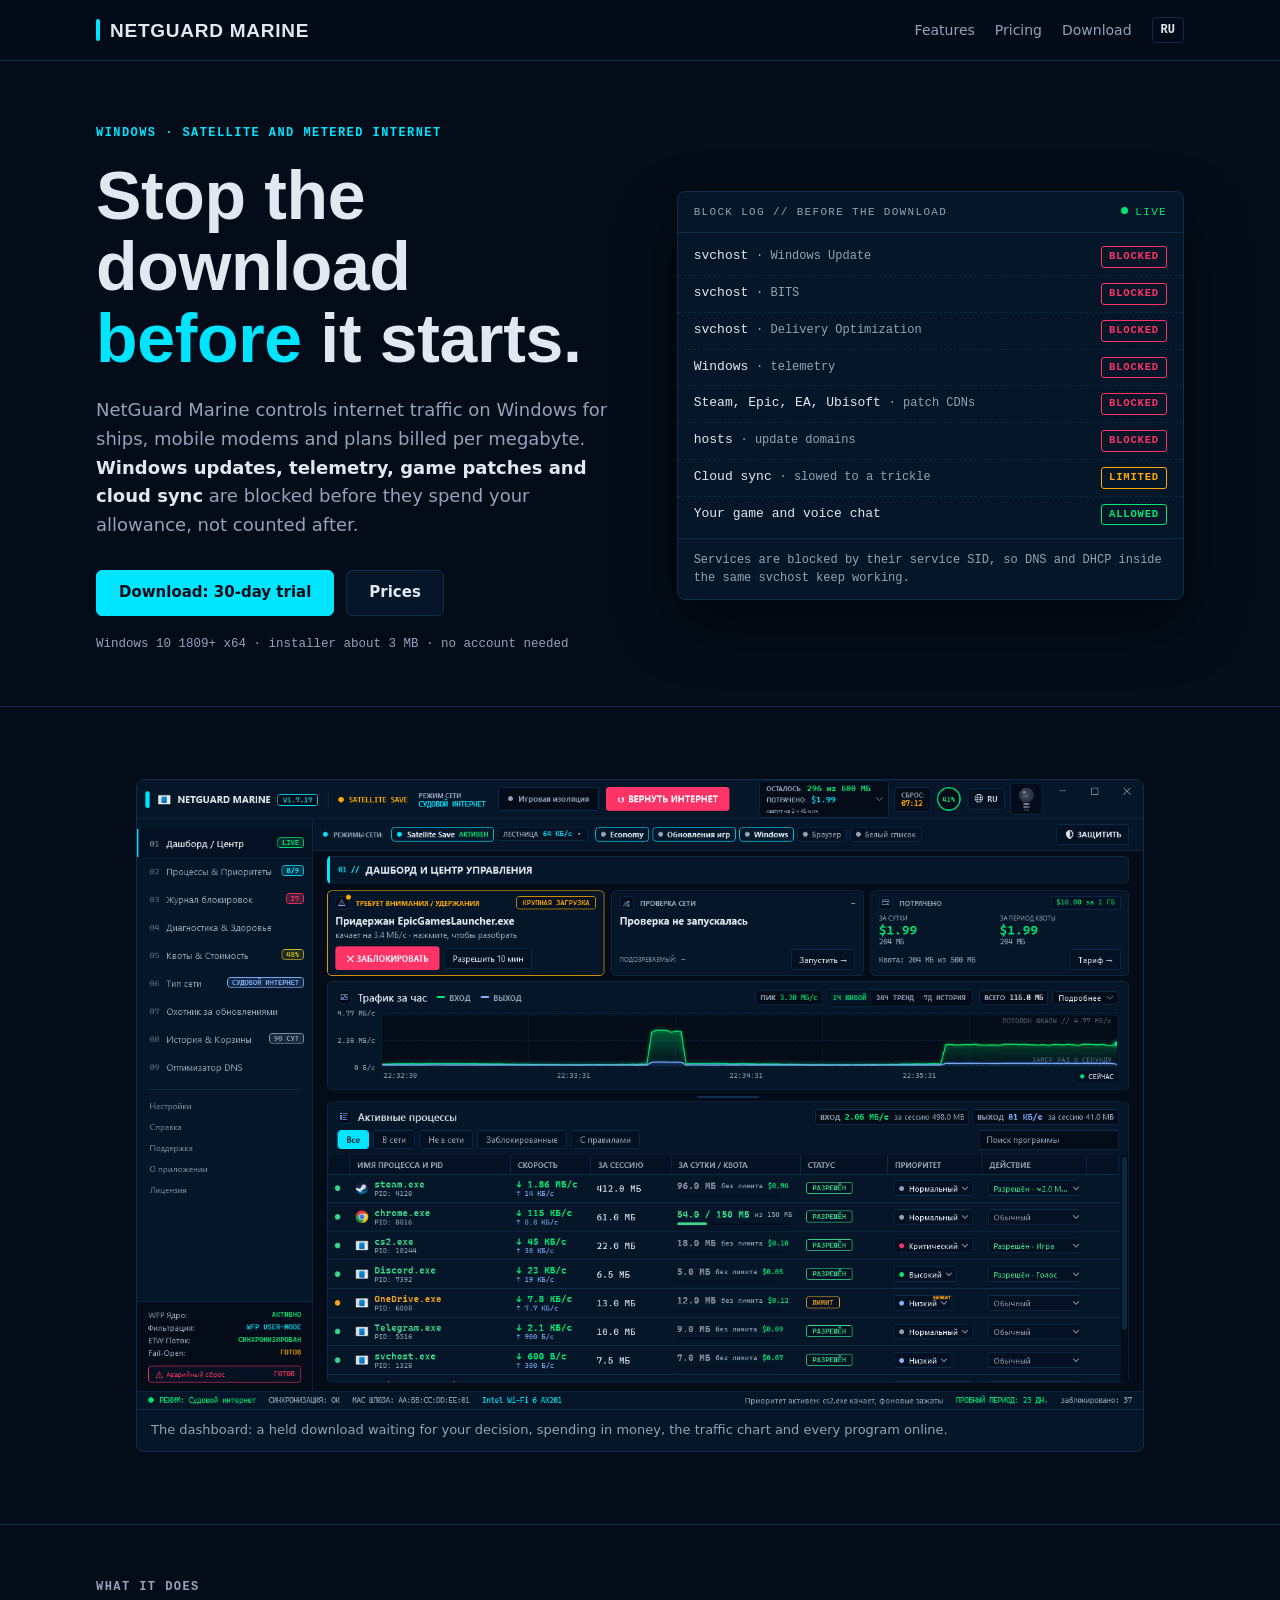
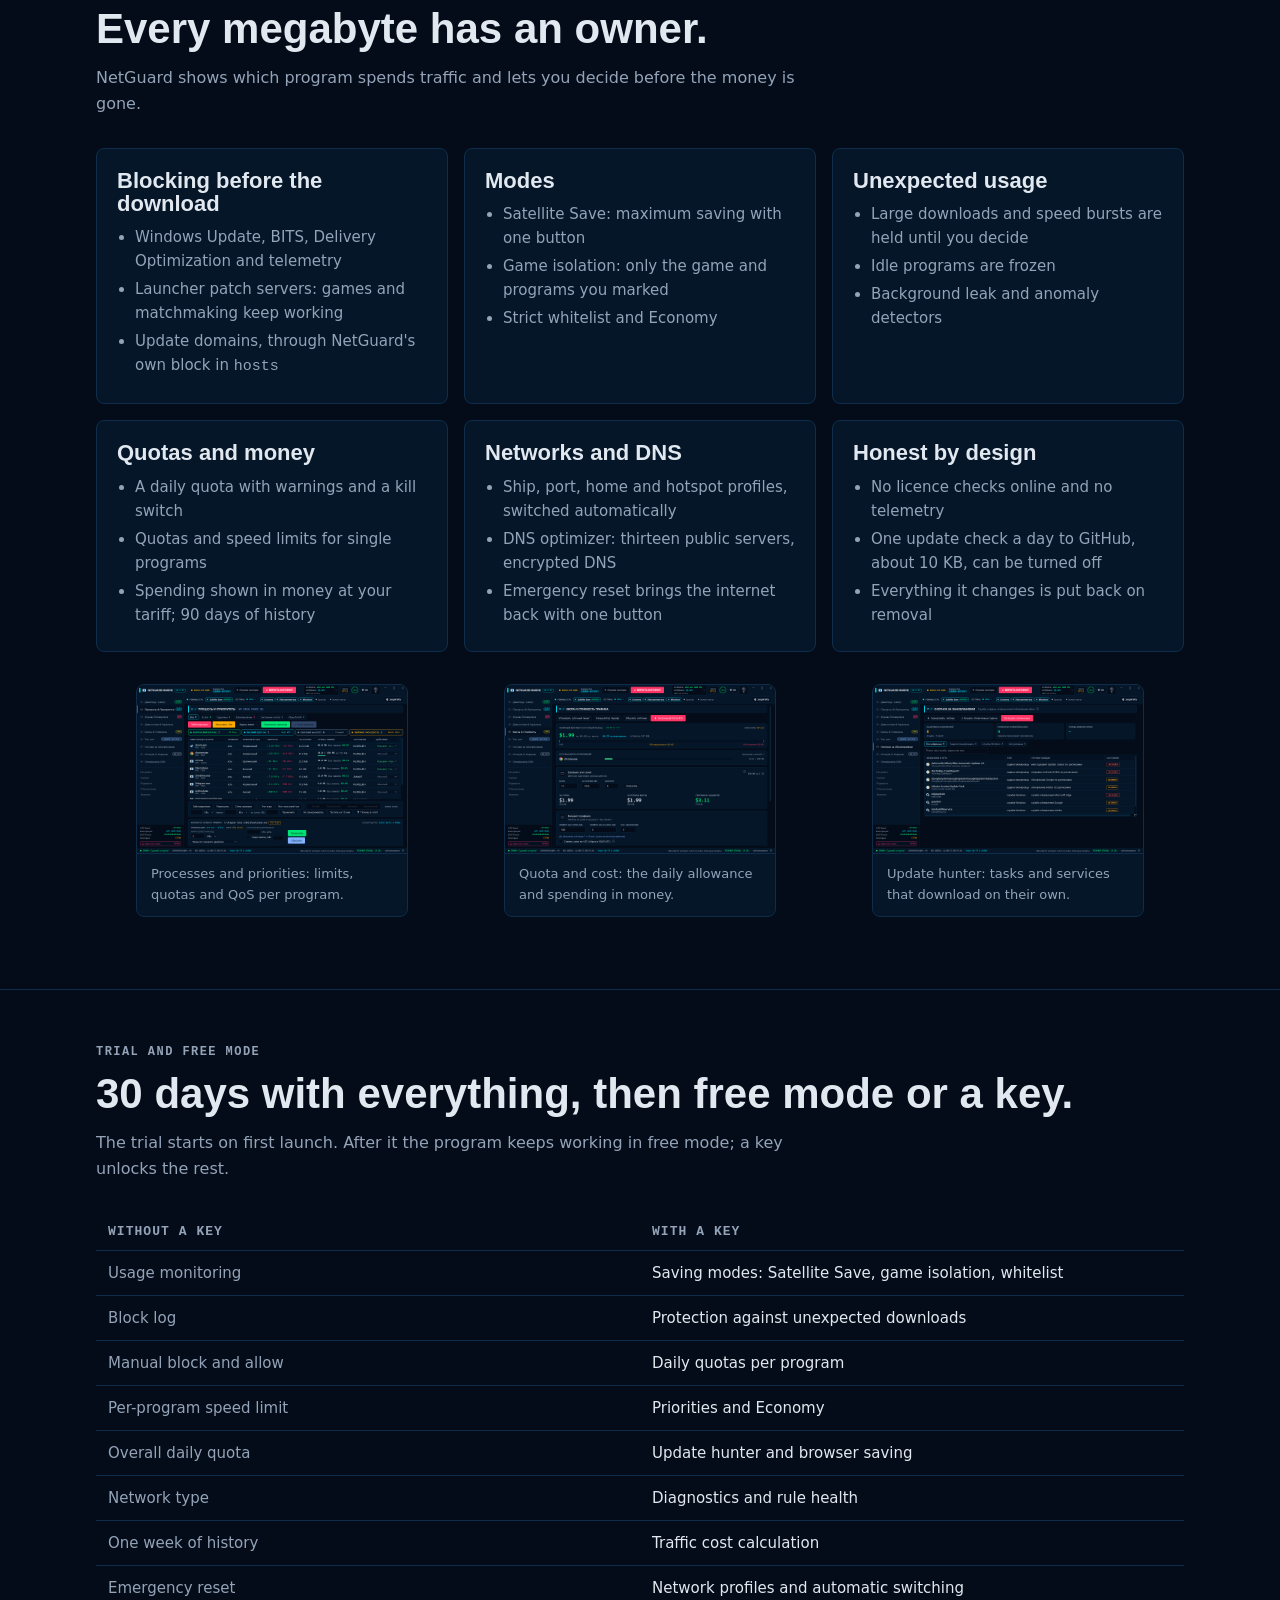
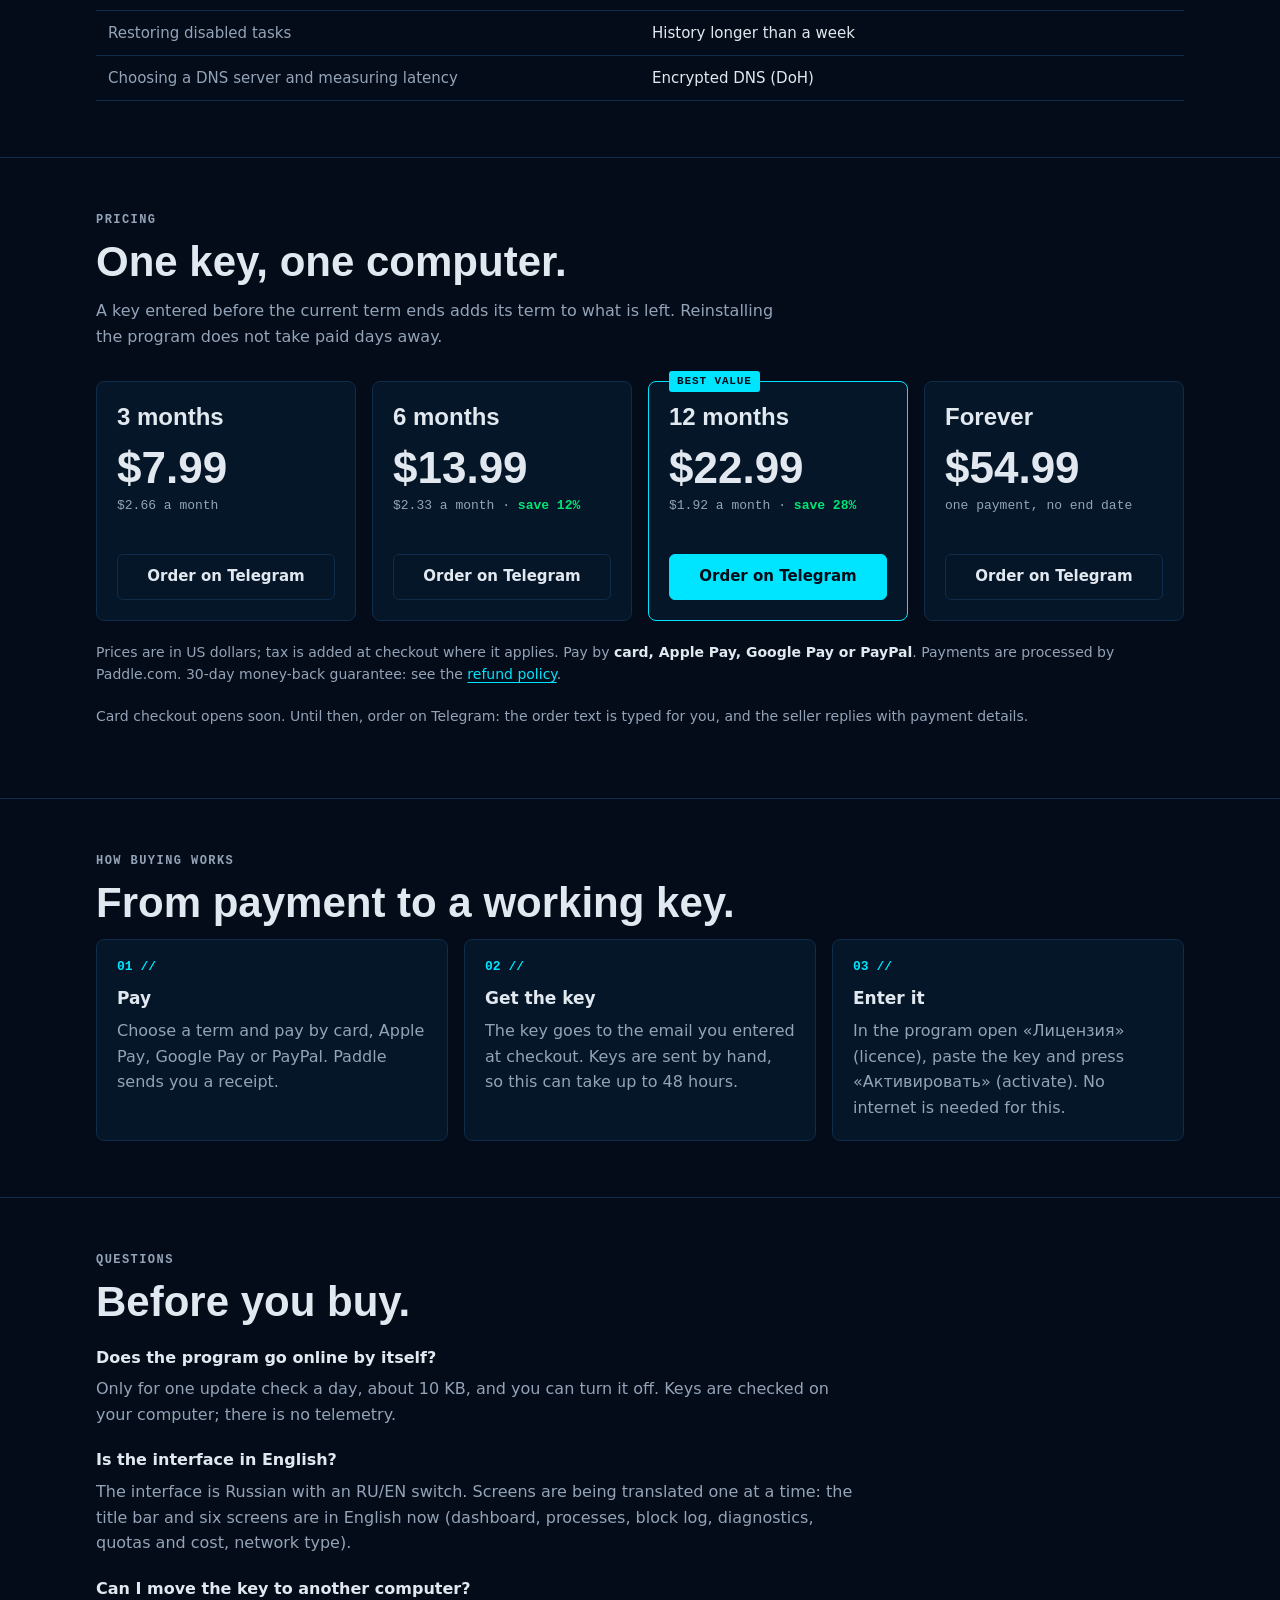
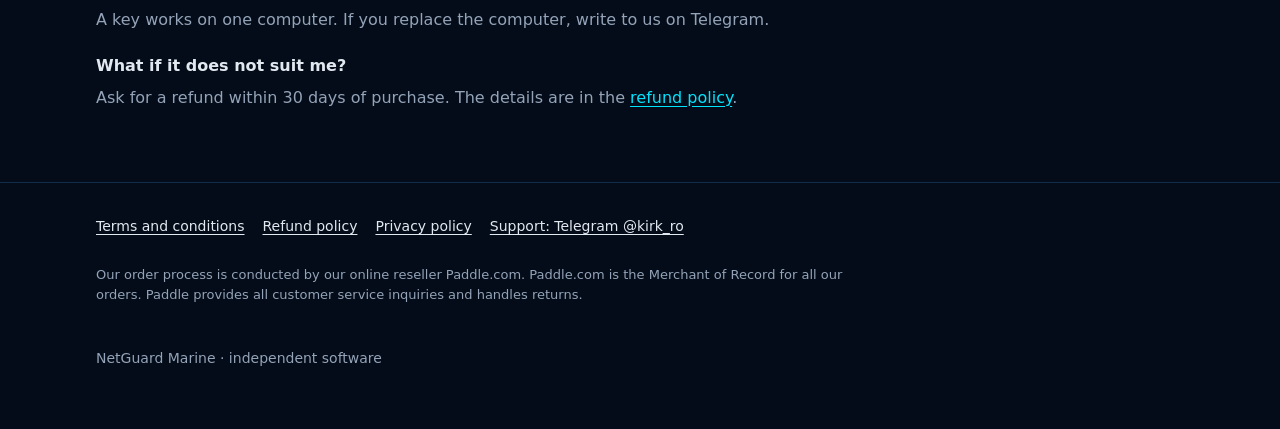
==== docs/index.html @ 56452a5d "Сайт: 1.7.17, что переведено на английский / Site: 1.7.17, what is in English Co-Authored-By: Claude" ====
<!doctype html>
<html lang="en">
<head>
<meta charset="utf-8">
<meta name="viewport" content="width=device-width, initial-scale=1">
<title>NetGuard Marine: traffic control for metered satellite links</title>
<meta name="description" content="NetGuard Marine controls internet traffic on Windows for ships, mobile modems and plans billed per megabyte. Background downloads are blocked before they start.">
<link rel="stylesheet" href="assets/site.css">
</head>
<body>

<header class="top">
  <div class="wrap">
    <a class="brand" href="./">NetGuard Marine</a>
    <nav class="nav" aria-label="Main">
      <a href="#features">Features</a>
      <a href="#pricing">Pricing</a>
      <a href="https://github.com/KirkRo/NetGuard-releases/releases/latest">Download</a>
      <a class="lang" href="ru/" hreflang="ru" lang="ru">RU</a>
    </nav>
  </div>
</header>

<main>
<div class="hero">
  <div class="wrap">
    <div>
      <p class="kicker">Windows · satellite and metered internet</p>
      <h1>Stop the download <em>before</em> it starts.</h1>
      <p class="lead">NetGuard Marine controls internet traffic on Windows for ships, mobile modems and plans
        billed per megabyte. <strong>Windows updates, telemetry, game patches and cloud sync</strong> are blocked
        before they spend your allowance, not counted after.</p>
      <div class="ctas">
        <a class="btn primary" href="https://github.com/KirkRo/NetGuard-releases/releases/latest">Download: 30-day trial</a>
        <a class="btn" href="#pricing">Prices</a>
      </div>
      <p class="fine">Windows 10 1809+ x64 · installer about 3 MB · no account needed</p>
    </div>

    <div class="ledger" aria-label="What NetGuard blocks before the download">
      <div class="ledger-head"><span>Block log // before the download</span><span class="live">live</span></div>
      <ol>
        <li><span class="who">svchost <small>· Windows Update</small></span><span class="tag block">BLOCKED</span></li>
        <li><span class="who">svchost <small>· BITS</small></span><span class="tag block">BLOCKED</span></li>
        <li><span class="who">svchost <small>· Delivery Optimization</small></span><span class="tag block">BLOCKED</span></li>
        <li><span class="who">Windows <small>· telemetry</small></span><span class="tag block">BLOCKED</span></li>
        <li><span class="who">Steam, Epic, EA, Ubisoft <small>· patch CDNs</small></span><span class="tag block">BLOCKED</span></li>
        <li><span class="who">hosts <small>· update domains</small></span><span class="tag block">BLOCKED</span></li>
        <li><span class="who">Cloud sync <small>· slowed to a trickle</small></span><span class="tag slow">LIMITED</span></li>
        <li><span class="who">Your game and voice chat</span><span class="tag ok">ALLOWED</span></li>
      </ol>
      <div class="ledger-foot">Services are blocked by their service SID, so DNS and DHCP inside the same svchost keep working.</div>
    </div>
  </div>
</div>

<section>
  <div class="wrap">
    <figure class="shot">
      <img src="img/01-dashboard.png" width="1440" height="900" alt="NetGuard Marine dashboard: held download, spending in money, traffic chart and active processes">
      <figcaption>The dashboard: a held download waiting for your decision, spending in money, the traffic chart and every program online.</figcaption>
    </figure>
  </div>
</section>

<section id="features">
  <div class="wrap">
    <p class="eyebrow">What it does</p>
    <h2>Every megabyte has an owner.</h2>
    <p class="sub">NetGuard shows which program spends traffic and lets you decide before the money is gone.</p>
    <div class="grid">
      <div class="card">
        <h3>Blocking before the download</h3>
        <ul>
          <li>Windows Update, BITS, Delivery Optimization and telemetry</li>
          <li>Launcher patch servers: games and matchmaking keep working</li>
          <li>Update domains, through NetGuard's own block in <code>hosts</code></li>
        </ul>
      </div>
      <div class="card">
        <h3>Modes</h3>
        <ul>
          <li>Satellite Save: maximum saving with one button</li>
          <li>Game isolation: only the game and programs you marked</li>
          <li>Strict whitelist and Economy</li>
        </ul>
      </div>
      <div class="card">
        <h3>Unexpected usage</h3>
        <ul>
          <li>Large downloads and speed bursts are held until you decide</li>
          <li>Idle programs are frozen</li>
          <li>Background leak and anomaly detectors</li>
        </ul>
      </div>
      <div class="card">
        <h3>Quotas and money</h3>
        <ul>
          <li>A daily quota with warnings and a kill switch</li>
          <li>Quotas and speed limits for single programs</li>
          <li>Spending shown in money at your tariff; 90 days of history</li>
        </ul>
      </div>
      <div class="card">
        <h3>Networks and DNS</h3>
        <ul>
          <li>Ship, port, home and hotspot profiles, switched automatically</li>
          <li>DNS optimizer: thirteen public servers, encrypted DNS</li>
          <li>Emergency reset brings the internet back with one button</li>
        </ul>
      </div>
      <div class="card">
        <h3>Honest by design</h3>
        <ul>
          <li>No licence checks online and no telemetry</li>
          <li>One update check a day to GitHub, about 10 KB, can be turned off</li>
          <li>Everything it changes is put back on removal</li>
        </ul>
      </div>
    </div>

    <div class="shots">
      <figure class="shot"><img src="img/02-processes.png" width="1440" height="900" loading="lazy" alt="Processes and priorities screen"><figcaption>Processes and priorities: limits, quotas and QoS per program.</figcaption></figure>
      <figure class="shot"><img src="img/04-quota.png" width="1440" height="900" loading="lazy" alt="Quota and cost screen"><figcaption>Quota and cost: the daily allowance and spending in money.</figcaption></figure>
      <figure class="shot"><img src="img/06-hunter.png" width="1440" height="900" loading="lazy" alt="Update hunter screen"><figcaption>Update hunter: tasks and services that download on their own.</figcaption></figure>
    </div>
  </div>
</section>

<section id="free">
  <div class="wrap">
    <p class="eyebrow">Trial and free mode</p>
    <h2>30 days with everything, then free mode or a key.</h2>
    <p class="sub">The trial starts on first launch. After it the program keeps working in free mode; a key unlocks the rest.</p>
    <div class="table-scroll">
      <table class="tiers">
        <thead><tr><th>Without a key</th><th>With a key</th></tr></thead>
        <tbody>
          <tr><td>Usage monitoring</td><td>Saving modes: Satellite Save, game isolation, whitelist</td></tr>
          <tr><td>Block log</td><td>Protection against unexpected downloads</td></tr>
          <tr><td>Manual block and allow</td><td>Daily quotas per program</td></tr>
          <tr><td>Per-program speed limit</td><td>Priorities and Economy</td></tr>
          <tr><td>Overall daily quota</td><td>Update hunter and browser saving</td></tr>
          <tr><td>Network type</td><td>Diagnostics and rule health</td></tr>
          <tr><td>One week of history</td><td>Traffic cost calculation</td></tr>
          <tr><td>Emergency reset</td><td>Network profiles and automatic switching</td></tr>
          <tr><td>Restoring disabled tasks</td><td>History longer than a week</td></tr>
          <tr><td>Choosing a DNS server and measuring latency</td><td>Encrypted DNS (DoH)</td></tr>
        </tbody>
      </table>
    </div>
  </div>
</section>

<section id="pricing">
  <div class="wrap">
    <p class="eyebrow">Pricing</p>
    <h2>One key, one computer.</h2>
    <p class="sub">A key entered before the current term ends adds its term to what is left. Reinstalling the program does not take paid days away.</p>

    <div class="plans">
      <div class="plan" id="plan-3m">
        <h3>3 months</h3>
        <div class="price">$7.99</div>
        <div class="per">$2.66 a month</div>
        <a class="btn" data-buy="3m" data-price="$7.99" href="#pricing"><span data-label>Buy</span></a>
      </div>
      <div class="plan" id="plan-6m">
        <h3>6 months</h3>
        <div class="price">$13.99</div>
        <div class="per">$2.33 a month · <b>save 12%</b></div>
        <a class="btn" data-buy="6m" data-price="$13.99" href="#pricing"><span data-label>Buy</span></a>
      </div>
      <div class="plan best" id="plan-12m">
        <span class="badge">Best value</span>
        <h3>12 months</h3>
        <div class="price">$22.99</div>
        <div class="per">$1.92 a month · <b>save 28%</b></div>
        <a class="btn primary" data-buy="12m" data-price="$22.99" href="#pricing"><span data-label>Buy</span></a>
      </div>
      <div class="plan" id="plan-forever">
        <h3>Forever</h3>
        <div class="price">$54.99</div>
        <div class="per">one payment, no end date</div>
        <a class="btn" data-buy="forever" data-price="$54.99" href="#pricing"><span data-label>Buy</span></a>
      </div>
    </div>

    <p class="pay-note">Prices are in US dollars; tax is added at checkout where it applies.
      Pay by <strong>card, Apple Pay, Google Pay or PayPal</strong>. Payments are processed by Paddle.com.
      30-day money-back guarantee: see the <a href="refund.html">refund policy</a>.</p>
    <p class="pay-note" data-shop-note hidden>Card checkout opens soon. Until then, order on Telegram:
      the order text is typed for you, and the seller replies with payment details.</p>
  </div>
</section>

<section id="how">
  <div class="wrap">
    <p class="eyebrow">How buying works</p>
    <h2>From payment to a working key.</h2>
    <ol class="steps">
      <li><strong>Pay</strong>Choose a term and pay by card, Apple Pay, Google Pay or PayPal. Paddle sends you a receipt.</li>
      <li><strong>Get the key</strong>The key goes to the email you entered at checkout. Keys are sent by hand, so this can take up to 48 hours.</li>
      <li><strong>Enter it</strong>In the program open «Лицензия» (licence), paste the key and press «Активировать» (activate). No internet is needed for this.</li>
    </ol>
  </div>
</section>

<section id="faq">
  <div class="wrap">
    <p class="eyebrow">Questions</p>
    <h2>Before you buy.</h2>
    <dl class="faq">
      <dt>Does the program go online by itself?</dt>
      <dd>Only for one update check a day, about 10 KB, and you can turn it off. Keys are checked on your computer; there is no telemetry.</dd>
      <dt>Is the interface in English?</dt>
      <dd>The interface is Russian with an RU/EN switch. Screens are being translated one at a time: the title bar and six screens are in English now (dashboard, processes, block log, diagnostics, quotas and cost, network type).</dd>
      <dt>Can I move the key to another computer?</dt>
      <dd>A key works on one computer. If you replace the computer, write to us on Telegram.</dd>
      <dt>What if it does not suit me?</dt>
      <dd>Ask for a refund within 30 days of purchase. The details are in the <a href="refund.html">refund policy</a>.</dd>
    </dl>
  </div>
</section>
</main>

<footer>
  <div class="wrap">
    <nav aria-label="Legal">
      <a href="terms.html">Terms and conditions</a>
      <a href="refund.html">Refund policy</a>
      <a href="privacy.html">Privacy policy</a>
      <a href="https://t.me/kirk_ro">Support: Telegram @kirk_ro</a>
    </nav>
    <p class="mor">Our order process is conducted by our online reseller Paddle.com. Paddle.com is the Merchant of Record
      for all our orders. Paddle provides all customer service inquiries and handles returns.</p>
    <p>NetGuard Marine · independent software</p>
  </div>
</footer>

<script src="assets/shop.js"></script>
<script src="assets/site.js"></script>
</body>
</html>
---- docs/assets/site.css ----
/* NetGuard Marine - сайт продукта (GitHub Pages, KirkRo/NetGuard-releases/docs).
   Цвета - из тёмной темы программы (Ui.ThemeDark): сайт и окно выглядят одним продуктом.
   Шрифты системные: Bahnschrift и Segoe UI есть в каждой Windows 10+, а это вся аудитория;
   сторонних шрифтов сайт не грузит, и в политике конфиденциальности это правда. */

:root {
  --bg: #030C18;
  --bg2: #051628;
  --bg3: #031122;
  --fg: #E2E8F0;
  --dim: #94A3B8;
  --line: #0F2D4A;
  --accent: #00E5FF;
  --soft: #82B1FF;
  --ok: #00E676;
  --warn: #FFAB00;
  --danger: #FF3366;
  --on-accent: #020C18;

  --display: "Bahnschrift SemiCondensed", "Bahnschrift", "DIN Condensed", "Barlow Condensed", "Arial Narrow", sans-serif;
  --body: "Segoe UI Variable Text", "Segoe UI", system-ui, -apple-system, "Roboto", sans-serif;
  --mono: "Cascadia Mono", "JetBrains Mono", "Consolas", ui-monospace, monospace;

  --wrap: 1120px;
  --gutter: 16px;
}

* { box-sizing: border-box; }

html { -webkit-text-size-adjust: 100%; }

body {
  margin: 0;
  background: var(--bg);
  color: var(--fg);
  font: 16px/1.6 var(--body);
  overflow-x: hidden;
}

a { color: var(--accent); text-underline-offset: 3px; }
a:hover { color: #fff; }

:focus-visible { outline: 2px solid var(--accent); outline-offset: 3px; border-radius: 3px; }

img { max-width: 100%; height: auto; display: block; }

.wrap { max-width: var(--wrap); margin: 0 auto; padding: 0 var(--gutter); }

/* ---- шапка ---- */
.top {
  position: sticky; top: 0; z-index: 10;
  background: rgba(3, 12, 24, 0.92);
  backdrop-filter: blur(8px);
  border-bottom: 1px solid var(--line);
}
.top .wrap { display: flex; align-items: center; gap: 24px; height: 60px; }
.brand {
  display: flex; align-items: center; gap: 10px;
  font: 600 19px/1 var(--display); letter-spacing: .04em; text-transform: uppercase;
  color: var(--fg); text-decoration: none; white-space: nowrap;
}
.brand::before {
  content: ""; width: 4px; height: 22px; border-radius: 2px; background: var(--accent);
}
.nav { display: flex; gap: 20px; margin-left: auto; align-items: center; }
.nav a { color: var(--dim); text-decoration: none; font-size: 14px; }
.nav a:hover { color: var(--fg); }
.nav .lang {
  font: 600 12px/1 var(--mono); color: var(--fg);
  border: 1px solid var(--line); border-radius: 4px; padding: 6px 8px;
}
@media (max-width: 720px) {
  .nav a:not(.lang) { display: none; }
}

/* ---- первый экран ---- */
.hero { padding: 64px 0 40px; }
.hero .wrap { display: grid; grid-template-columns: 1.05fr 1fr; gap: 48px; align-items: center; }
.kicker {
  font: 600 12px/1.4 var(--mono); letter-spacing: .12em; text-transform: uppercase;
  color: var(--accent); margin: 0 0 18px;
}
h1, h2, h3 { font-family: var(--display); font-weight: 600; line-height: 1.05; margin: 0; }
h1 { font-size: clamp(40px, 6vw, 68px); letter-spacing: -.005em; }
h1 em { font-style: normal; color: var(--accent); }
.lead { font-size: 18px; color: var(--dim); margin: 22px 0 30px; max-width: 34em; }
.lead strong { color: var(--fg); font-weight: 600; }
.ctas { display: flex; flex-wrap: wrap; gap: 12px; }
.fine { font: 12.5px/1.6 var(--mono); color: var(--dim); margin-top: 18px; }

.btn {
  display: inline-flex; align-items: center; justify-content: center; gap: 8px;
  min-height: 46px; padding: 0 22px; border-radius: 6px;
  font: 600 15px/1 var(--body); text-decoration: none; cursor: pointer;
  border: 1px solid var(--line); background: var(--bg2); color: var(--fg);
}
.btn:hover { border-color: var(--accent); color: #fff; }
.btn.primary { background: var(--accent); border-color: var(--accent); color: var(--on-accent); }
.btn.primary:hover { background: #7ff2ff; color: var(--on-accent); }

/* ---- подпись сайта: журнал блокировок до загрузки ---- */
.ledger {
  background: var(--bg2); border: 1px solid var(--line); border-radius: 8px;
  font: 13px/1.5 var(--mono); overflow: hidden;
  box-shadow: 0 24px 60px rgba(0, 0, 0, .45);
}
.ledger-head {
  display: flex; justify-content: space-between; gap: 12px;
  padding: 12px 16px; border-bottom: 1px solid var(--line);
  font-size: 11px; letter-spacing: .12em; text-transform: uppercase; color: var(--dim);
}
.ledger-head .live { color: var(--ok); }
.ledger-head .live::before {
  content: ""; display: inline-block; width: 7px; height: 7px; border-radius: 50%;
  background: var(--ok); margin-right: 7px; vertical-align: 1px;
}
.ledger ol { list-style: none; margin: 0; padding: 6px 0; }
.ledger li {
  display: grid; grid-template-columns: 1fr auto; gap: 12px; align-items: baseline;
  padding: 7px 16px; border-bottom: 1px dashed rgba(15, 45, 74, .7);
  opacity: 0; transform: translateY(4px);
  animation: row .45s ease-out forwards;
}
.ledger li:last-child { border-bottom: 0; }
.ledger .who { color: var(--fg); overflow: hidden; text-overflow: ellipsis; white-space: nowrap; }
.ledger .who small { color: var(--dim); font-size: 12px; }
.tag {
  font-size: 10.5px; font-weight: 700; letter-spacing: .08em; padding: 2px 7px;
  border-radius: 3px; border: 1px solid currentColor;
}
.tag.block { color: var(--danger); }
.tag.slow { color: var(--warn); }
.tag.ok { color: var(--ok); }
.ledger-foot { padding: 12px 16px; border-top: 1px solid var(--line); color: var(--dim); font-size: 12px; }
.ledger li:nth-child(1) { animation-delay: .15s; }
.ledger li:nth-child(2) { animation-delay: .3s; }
.ledger li:nth-child(3) { animation-delay: .45s; }
.ledger li:nth-child(4) { animation-delay: .6s; }
.ledger li:nth-child(5) { animation-delay: .75s; }
.ledger li:nth-child(6) { animation-delay: .9s; }
.ledger li:nth-child(7) { animation-delay: 1.05s; }
.ledger li:nth-child(8) { animation-delay: 1.2s; }
@keyframes row { to { opacity: 1; transform: none; } }
@media (prefers-reduced-motion: reduce) {
  .ledger li { animation: none; opacity: 1; transform: none; }
}

@media (max-width: 900px) {
  .hero { padding-top: 40px; }
  .hero .wrap { grid-template-columns: 1fr; gap: 36px; }
}

/* ---- разделы ---- */
section { padding: 56px 0; border-top: 1px solid var(--line); scroll-margin-top: 60px; }
.plan { scroll-margin-top: 90px; }
.eyebrow {
  font: 600 12px/1 var(--mono); letter-spacing: .12em; text-transform: uppercase; color: var(--dim);
  margin: 0 0 14px;
}
h2 { font-size: clamp(30px, 4vw, 42px); margin-bottom: 14px; }
.sub { color: var(--dim); max-width: 44em; margin: 0 0 32px; }

.shot {
  border: 1px solid var(--line); border-radius: 8px; overflow: hidden; background: var(--bg2);
}
.shot figcaption { padding: 10px 14px; font-size: 13px; color: var(--dim); border-top: 1px solid var(--line); }
.shots { display: grid; grid-template-columns: repeat(3, 1fr); gap: 16px; margin-top: 16px; }
@media (max-width: 800px) { .shots { grid-template-columns: 1fr; } }

.grid { display: grid; grid-template-columns: repeat(3, 1fr); gap: 16px; }
@media (max-width: 900px) { .grid { grid-template-columns: repeat(2, 1fr); } }
@media (max-width: 600px) { .grid { grid-template-columns: 1fr; } }
.card {
  background: var(--bg2); border: 1px solid var(--line); border-radius: 8px; padding: 20px;
}
.card h3 { font-size: 22px; margin-bottom: 10px; }
.card p, .card ul { margin: 0; color: var(--dim); font-size: 15px; }
.card ul { padding-left: 18px; }
.card li { margin: 4px 0; }

/* ---- без ключа / с ключом ---- */
.tiers { width: 100%; border-collapse: collapse; font-size: 15px; }
.tiers th {
  text-align: left; font: 600 13px/1 var(--mono); letter-spacing: .08em; text-transform: uppercase;
  color: var(--dim); padding: 12px; border-bottom: 1px solid var(--line);
}
.tiers td { padding: 10px 12px; border-bottom: 1px solid var(--line); vertical-align: top; width: 50%; }
.tiers td:first-child { color: var(--dim); }
.table-scroll { overflow-x: auto; }

/* ---- цены ---- */
.plans { display: grid; grid-template-columns: repeat(4, 1fr); gap: 16px; }
@media (max-width: 980px) { .plans { grid-template-columns: repeat(2, 1fr); } }
@media (max-width: 520px) { .plans { grid-template-columns: 1fr; } }
.plan {
  position: relative; display: flex; flex-direction: column;
  background: var(--bg2); border: 1px solid var(--line); border-radius: 8px; padding: 22px 20px 20px;
}
.plan.best { border-color: var(--accent); }
.plan.picked { box-shadow: 0 0 0 2px var(--accent); }
.plan .badge {
  position: absolute; top: -11px; left: 20px;
  font: 700 11px/1 var(--mono); letter-spacing: .08em; text-transform: uppercase;
  background: var(--accent); color: var(--on-accent); padding: 5px 8px; border-radius: 3px;
}
.plan h3 { font-size: 24px; }
.price { font: 600 44px/1 var(--display); margin: 16px 0 6px; }
.per { font: 13px/1.5 var(--mono); color: var(--dim); min-height: 40px; }
.per b { color: var(--ok); font-weight: 600; }
.plan .btn { margin-top: 18px; width: 100%; }
.pay-note { margin-top: 20px; color: var(--dim); font-size: 14px; }
.pay-note strong { color: var(--fg); }

/* ---- как проходит покупка: порядок важен, поэтому номера ---- */
.steps { counter-reset: step; display: grid; grid-template-columns: repeat(3, 1fr); gap: 16px; margin: 0; padding: 0; list-style: none; }
@media (max-width: 800px) { .steps { grid-template-columns: 1fr; } }
.steps li { counter-increment: step; background: var(--bg2); border: 1px solid var(--line); border-radius: 8px; padding: 20px; color: var(--dim); }
.steps li::before {
  content: counter(step, decimal-leading-zero) " //";
  display: block; font: 600 13px/1 var(--mono); color: var(--accent); margin-bottom: 12px;
}
.steps strong { display: block; color: var(--fg); font-size: 17px; margin-bottom: 6px; }

.faq dt { font-weight: 600; margin-top: 20px; }
.faq dd { margin: 6px 0 0; color: var(--dim); max-width: 48em; }

/* ---- подвал ---- */
footer { border-top: 1px solid var(--line); padding: 32px 0 48px; font-size: 14px; color: var(--dim); }
footer .wrap { display: grid; gap: 14px; }
footer nav { display: flex; flex-wrap: wrap; gap: 18px; }
footer nav a { color: var(--fg); }
.mor { font-size: 13px; max-width: 60em; }

/* ---- юридические страницы ---- */
.doc { padding: 48px 0 64px; }
.doc .wrap { max-width: 800px; }
.doc h1 { font-size: clamp(34px, 5vw, 48px); margin-bottom: 8px; }
.doc .updated { font: 13px var(--mono); color: var(--dim); margin: 0 0 28px; }
.doc h2 { font-size: 26px; margin: 36px 0 10px; }
.doc p, .doc li { color: #CBD5E1; }
.doc ul { padding-left: 20px; }
.doc code { font: 14px var(--mono); color: var(--fg); background: var(--bg2); padding: 1px 5px; border-radius: 3px; overflow-wrap: anywhere; }
.box { border: 1px solid var(--line); border-left: 3px solid var(--accent); background: var(--bg2); padding: 14px 18px; border-radius: 6px; }
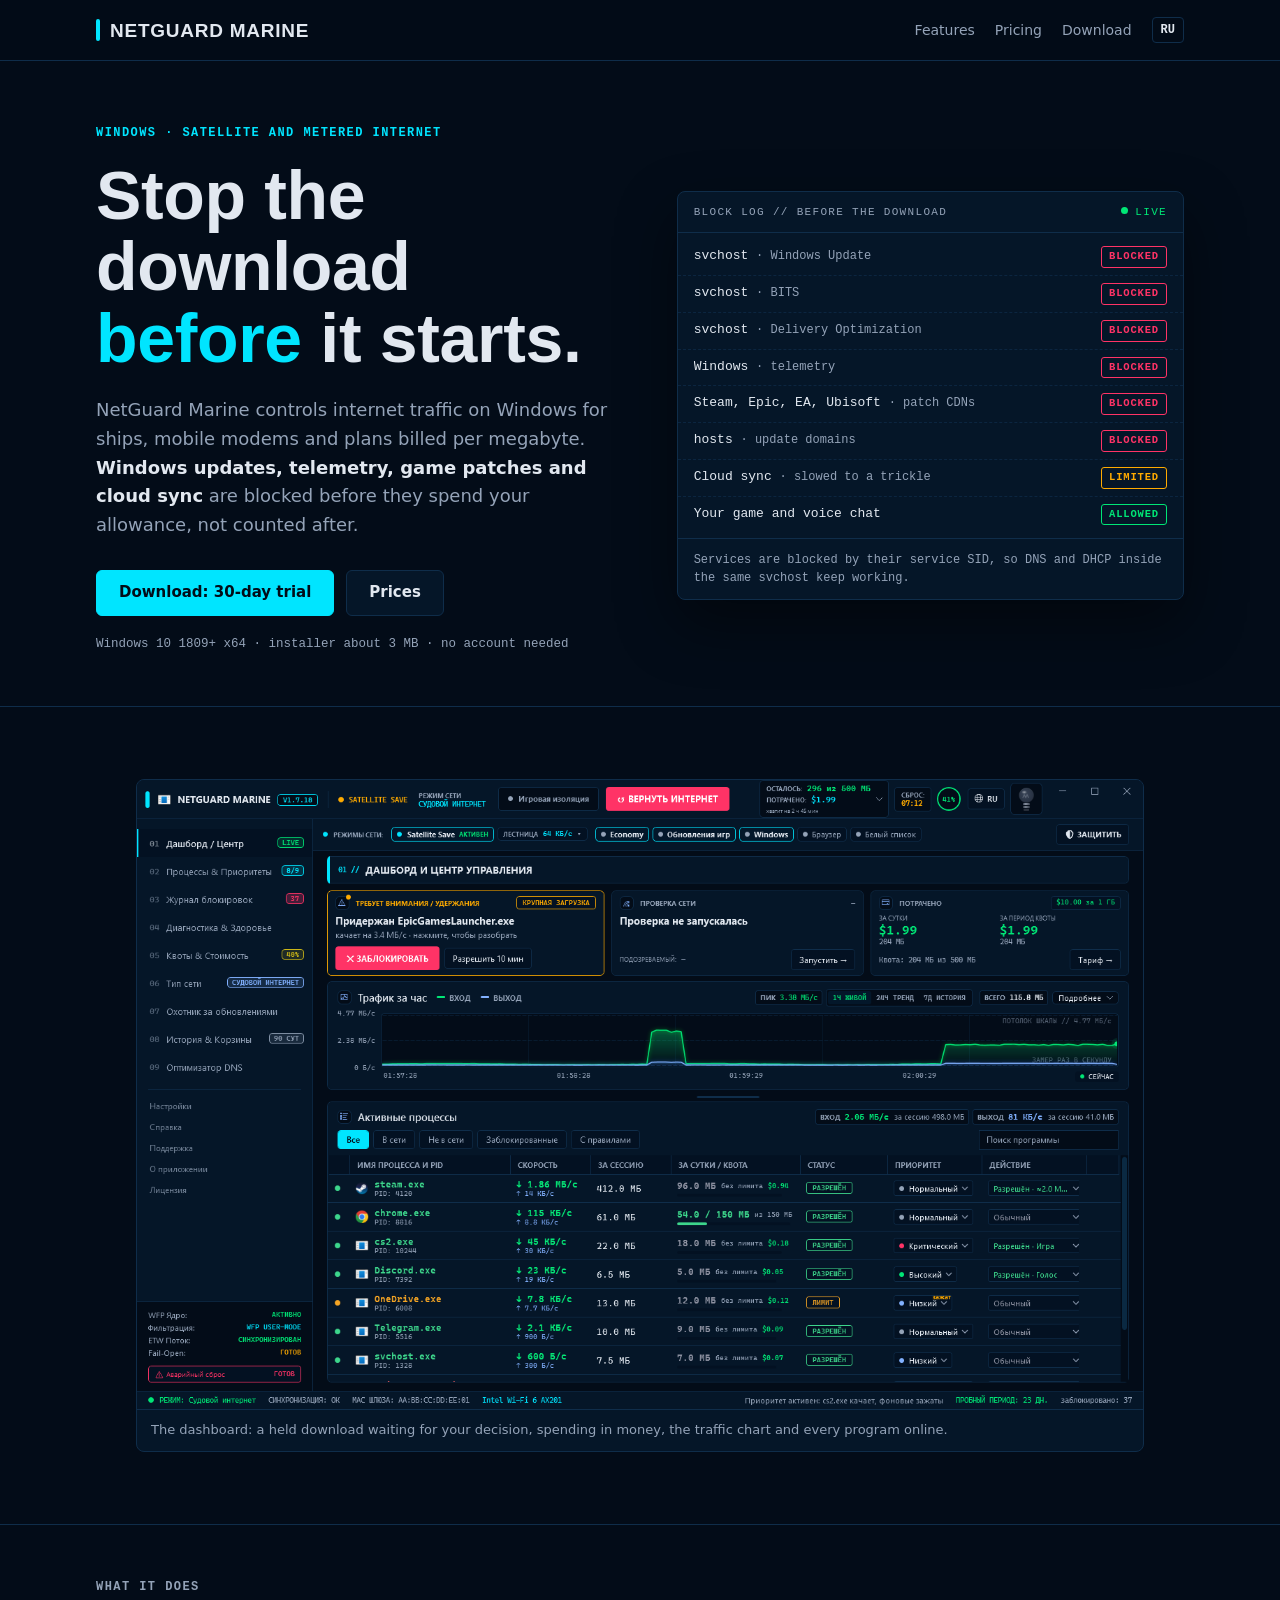
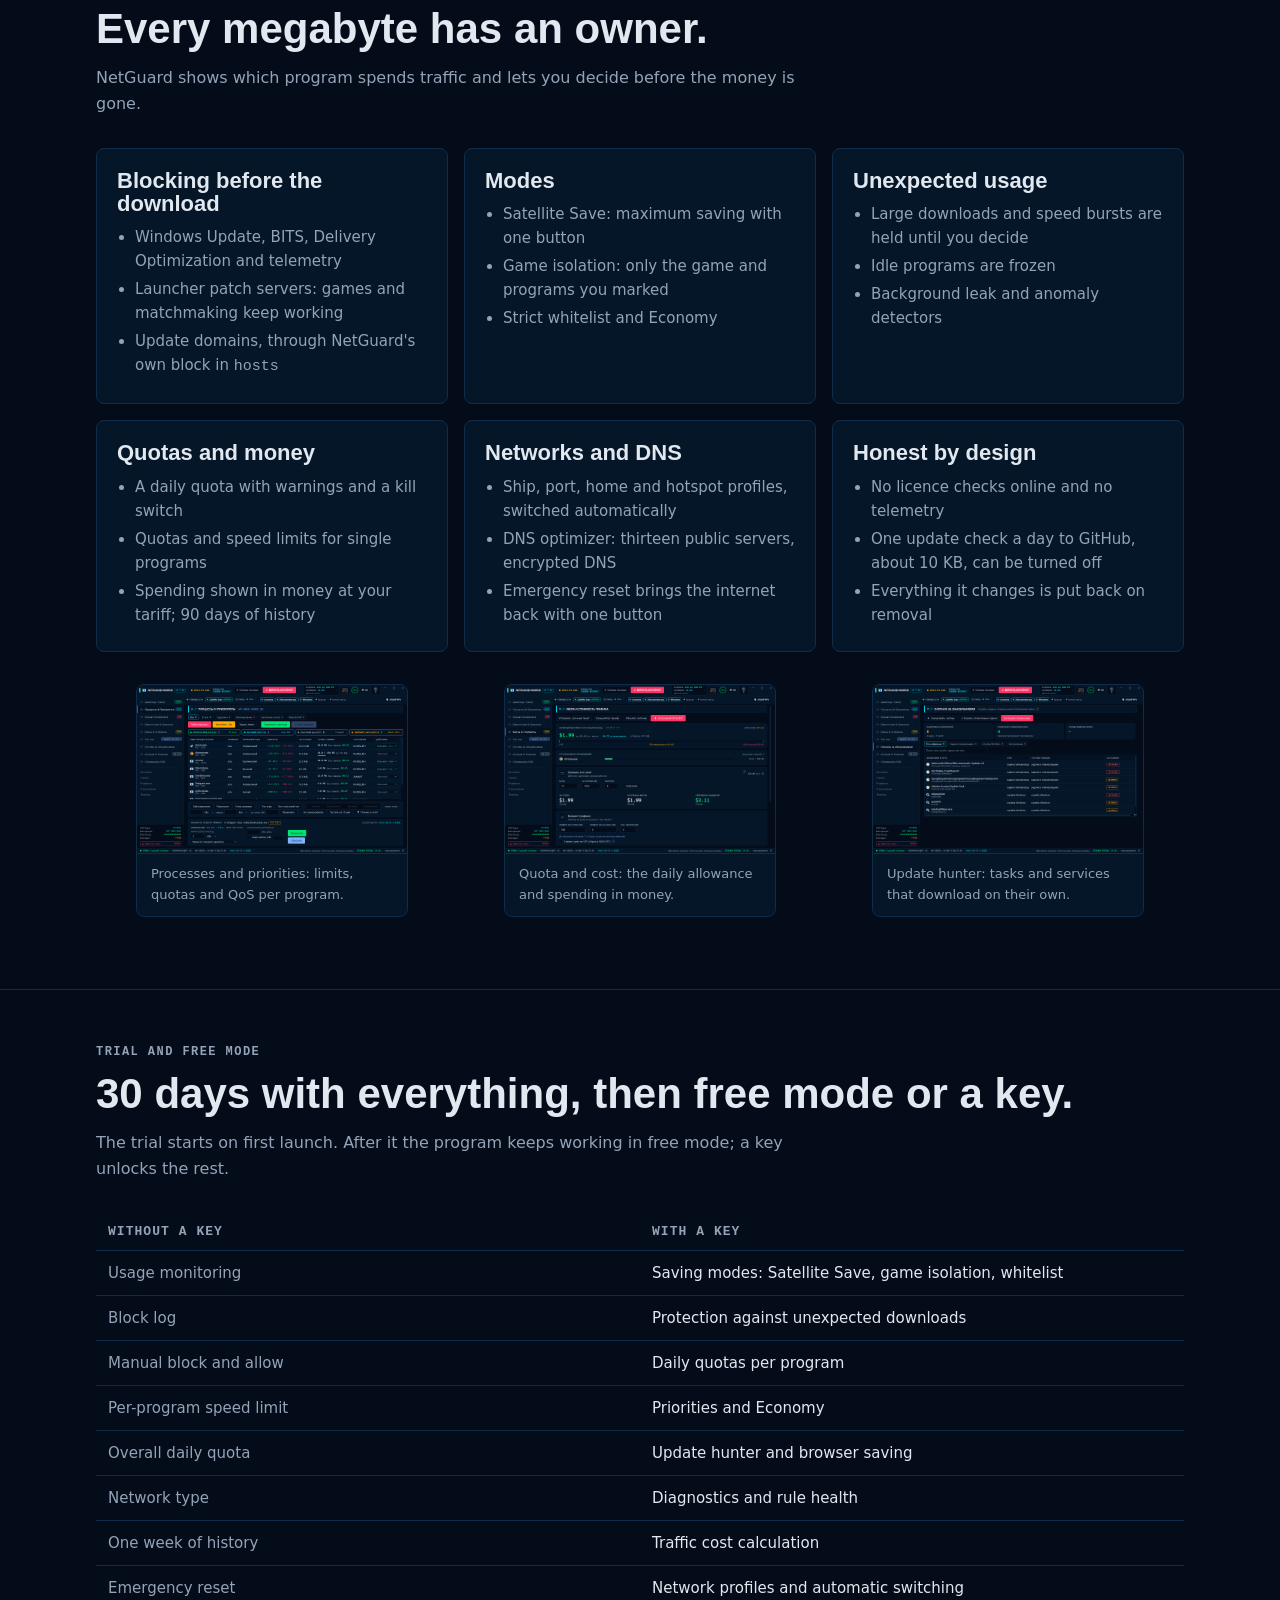
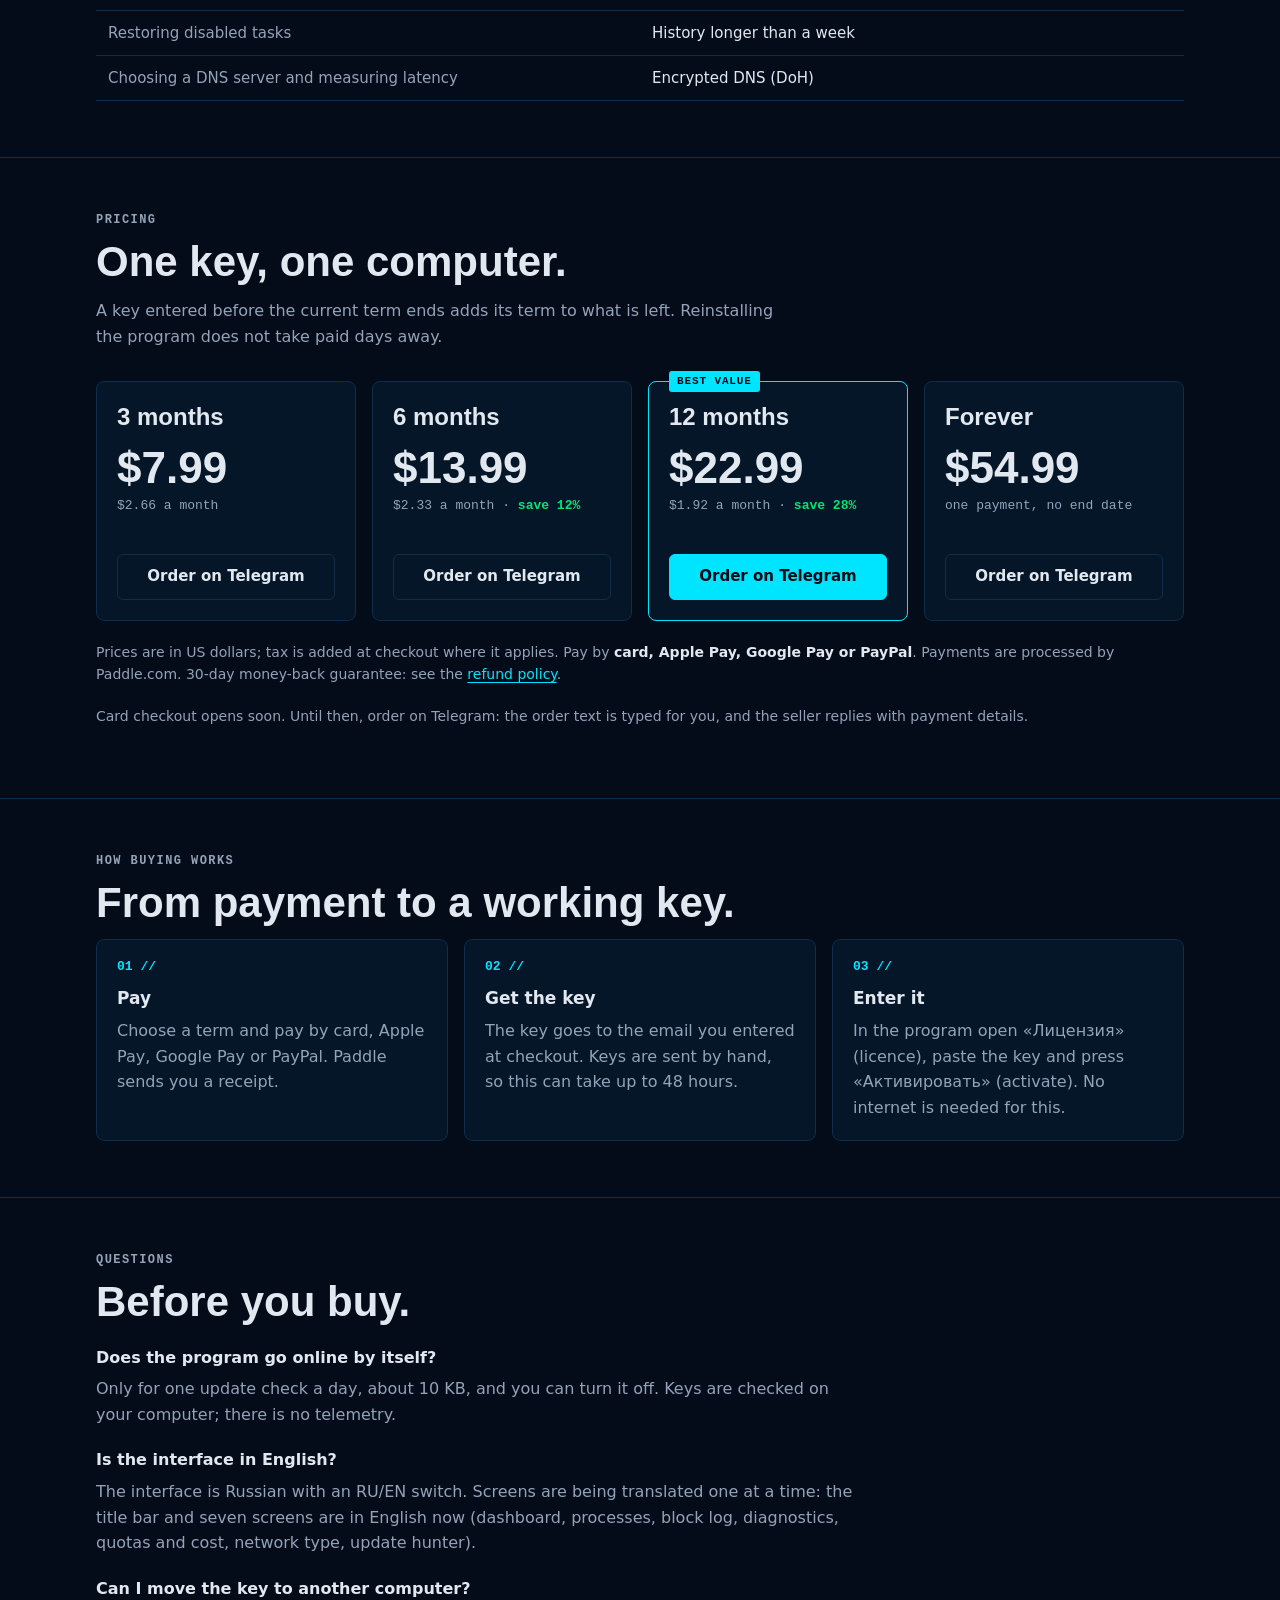
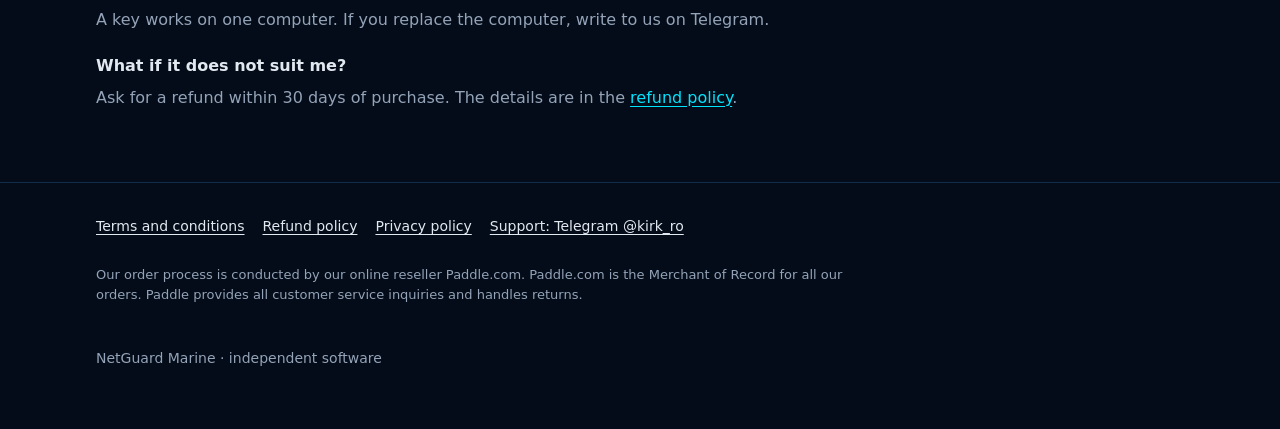
==== commit aca274ac: "Сайт: 1.7.18, «Охотник за обновлениями» на английском / Site: 1.7.18, update hunter in English Co-Au" ====
--- a/docs/index.html
+++ b/docs/index.html
@@ -214,7 +214,7 @@
       <dt>Does the program go online by itself?</dt>
       <dd>Only for one update check a day, about 10 KB, and you can turn it off. Keys are checked on your computer; there is no telemetry.</dd>
       <dt>Is the interface in English?</dt>
-      <dd>The interface is Russian with an RU/EN switch. Screens are being translated one at a time: the title bar and six screens are in English now (dashboard, processes, block log, diagnostics, quotas and cost, network type).</dd>
+      <dd>The interface is Russian with an RU/EN switch. Screens are being translated one at a time: the title bar and seven screens are in English now (dashboard, processes, block log, diagnostics, quotas and cost, network type, update hunter).</dd>
       <dt>Can I move the key to another computer?</dt>
       <dd>A key works on one computer. If you replace the computer, write to us on Telegram.</dd>
       <dt>What if it does not suit me?</dt>
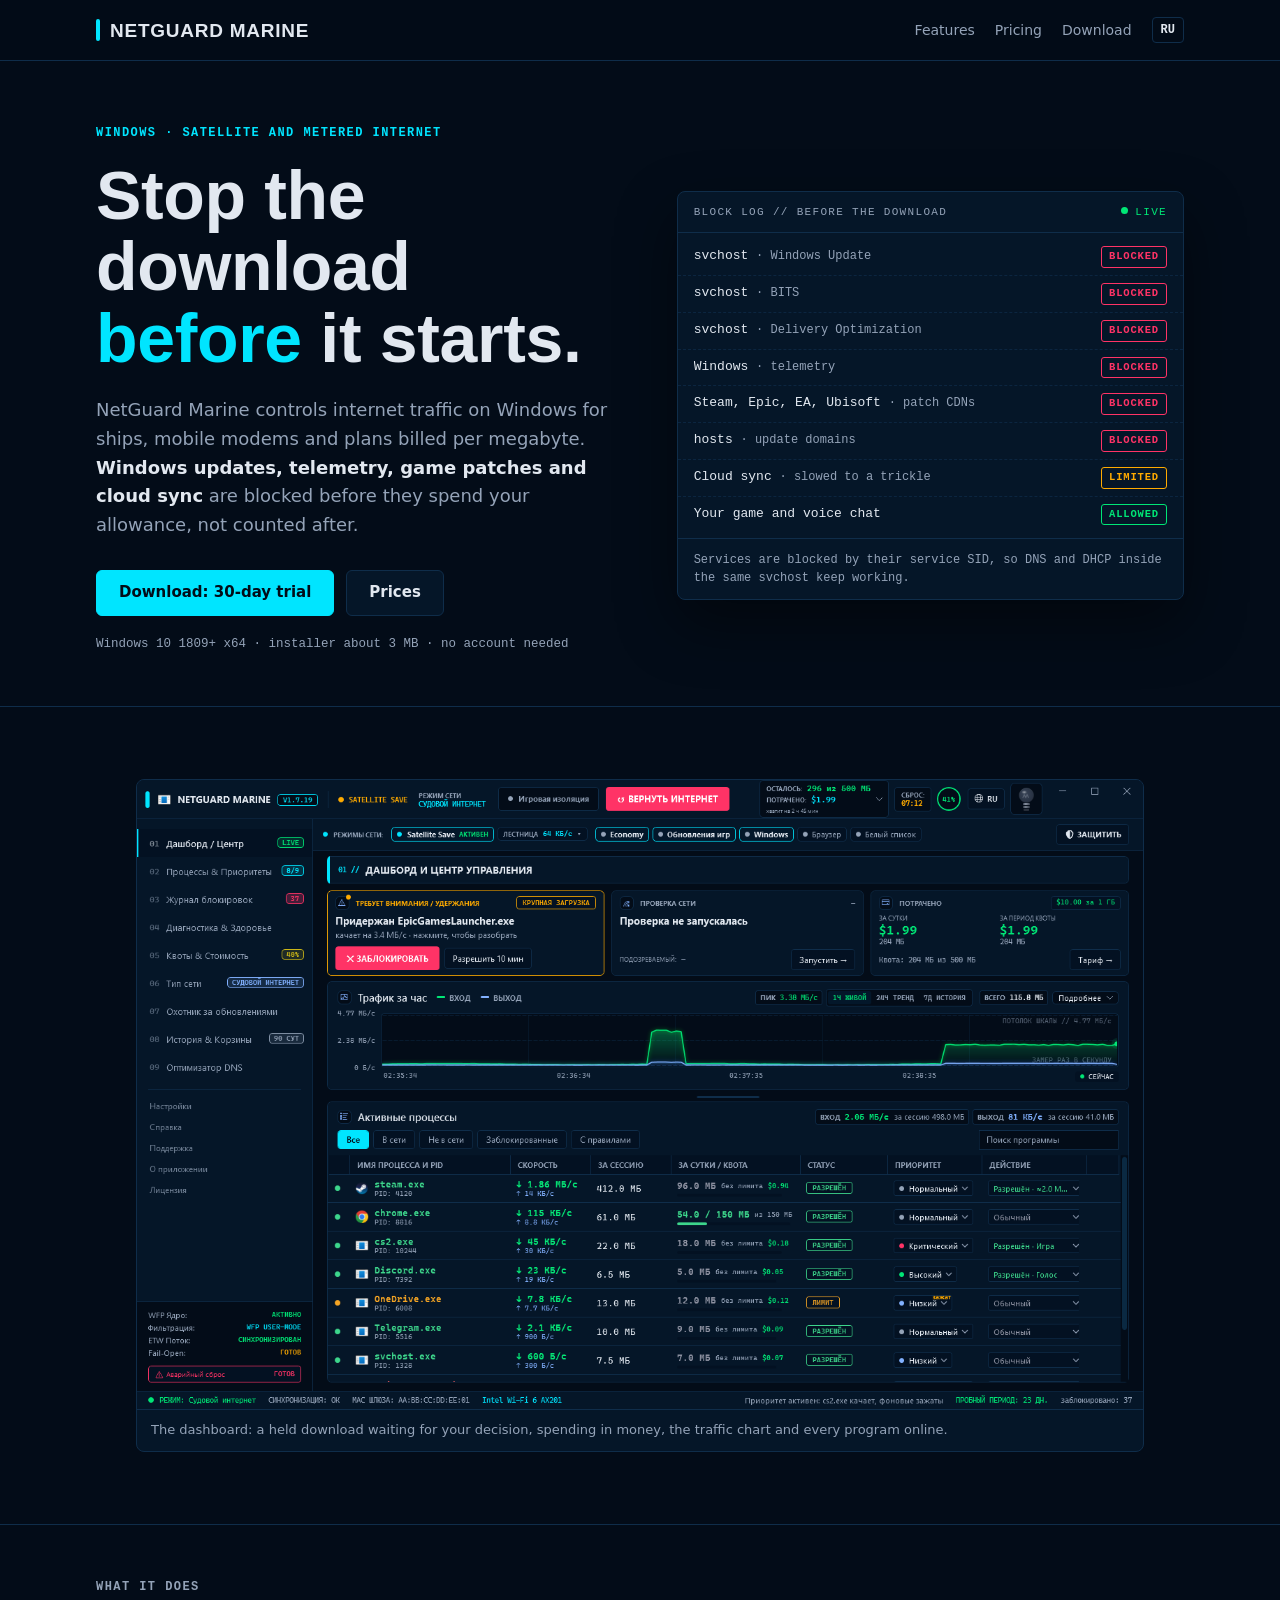
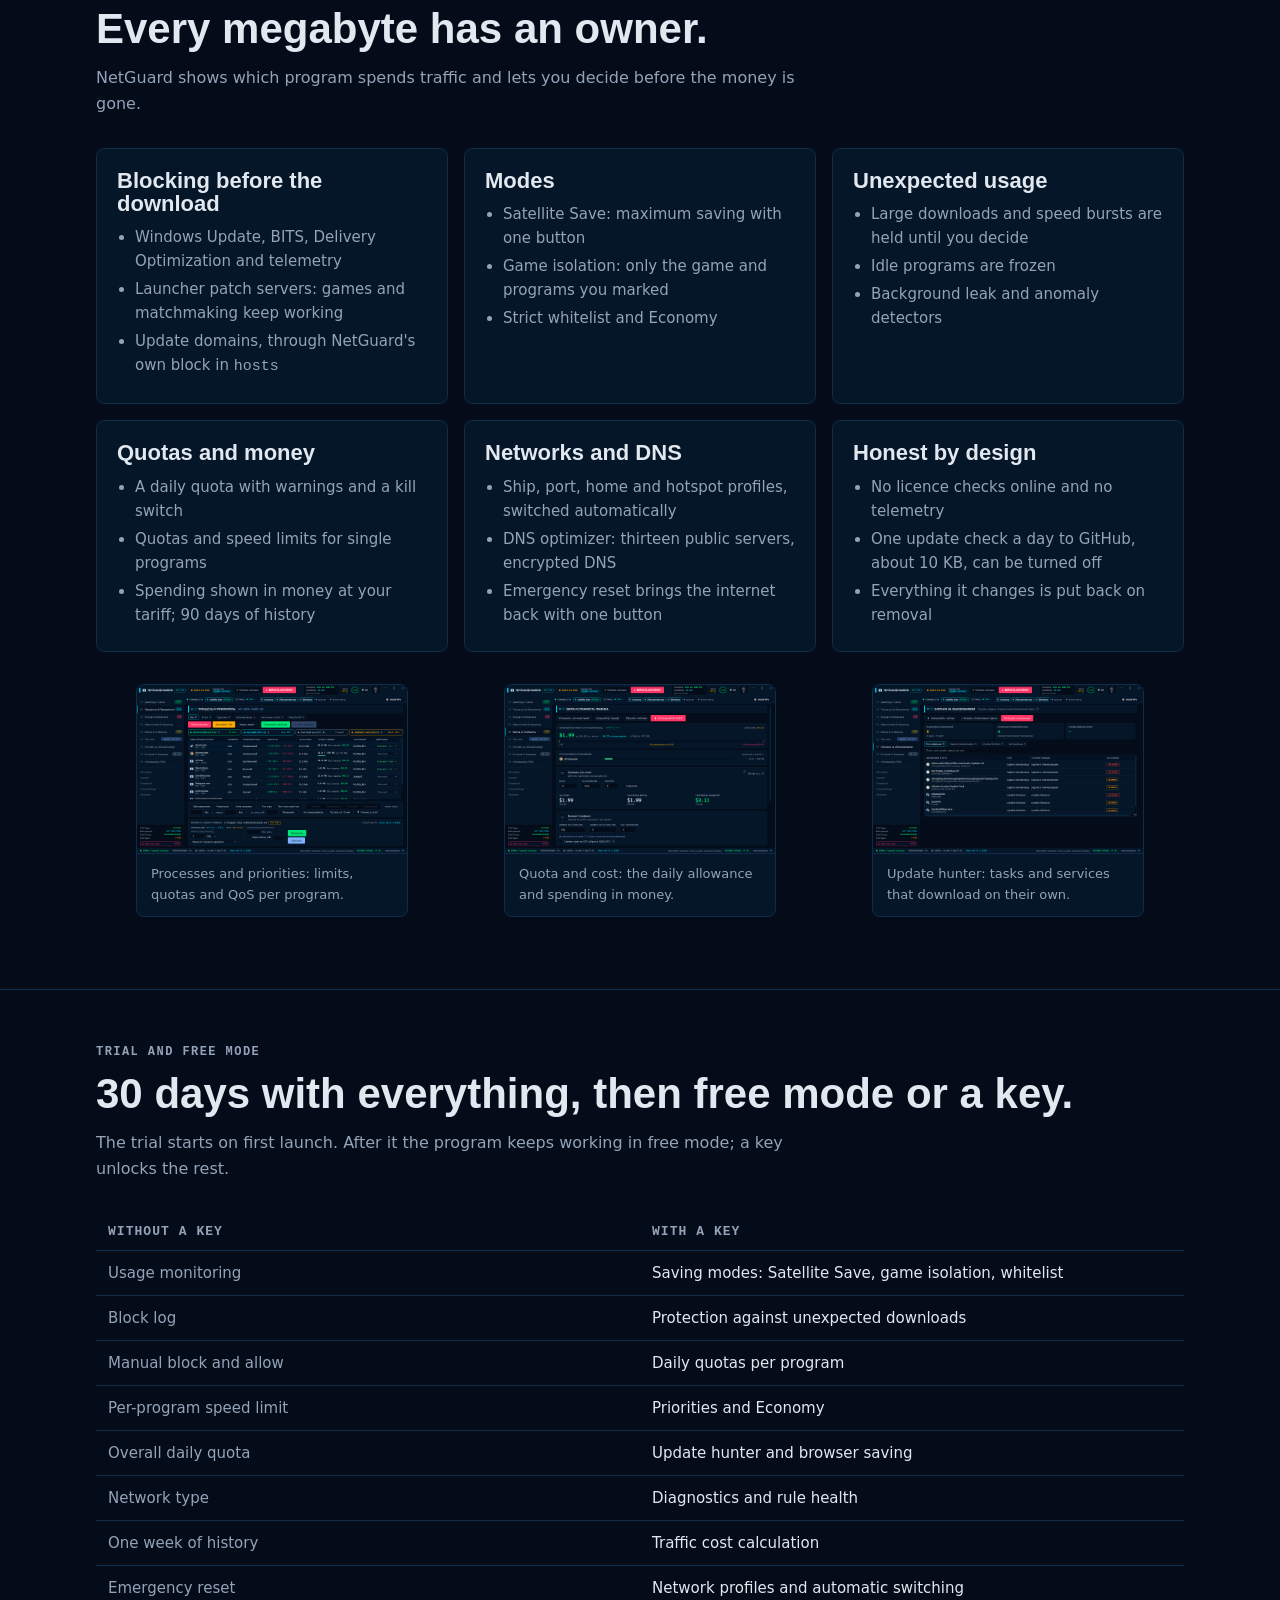
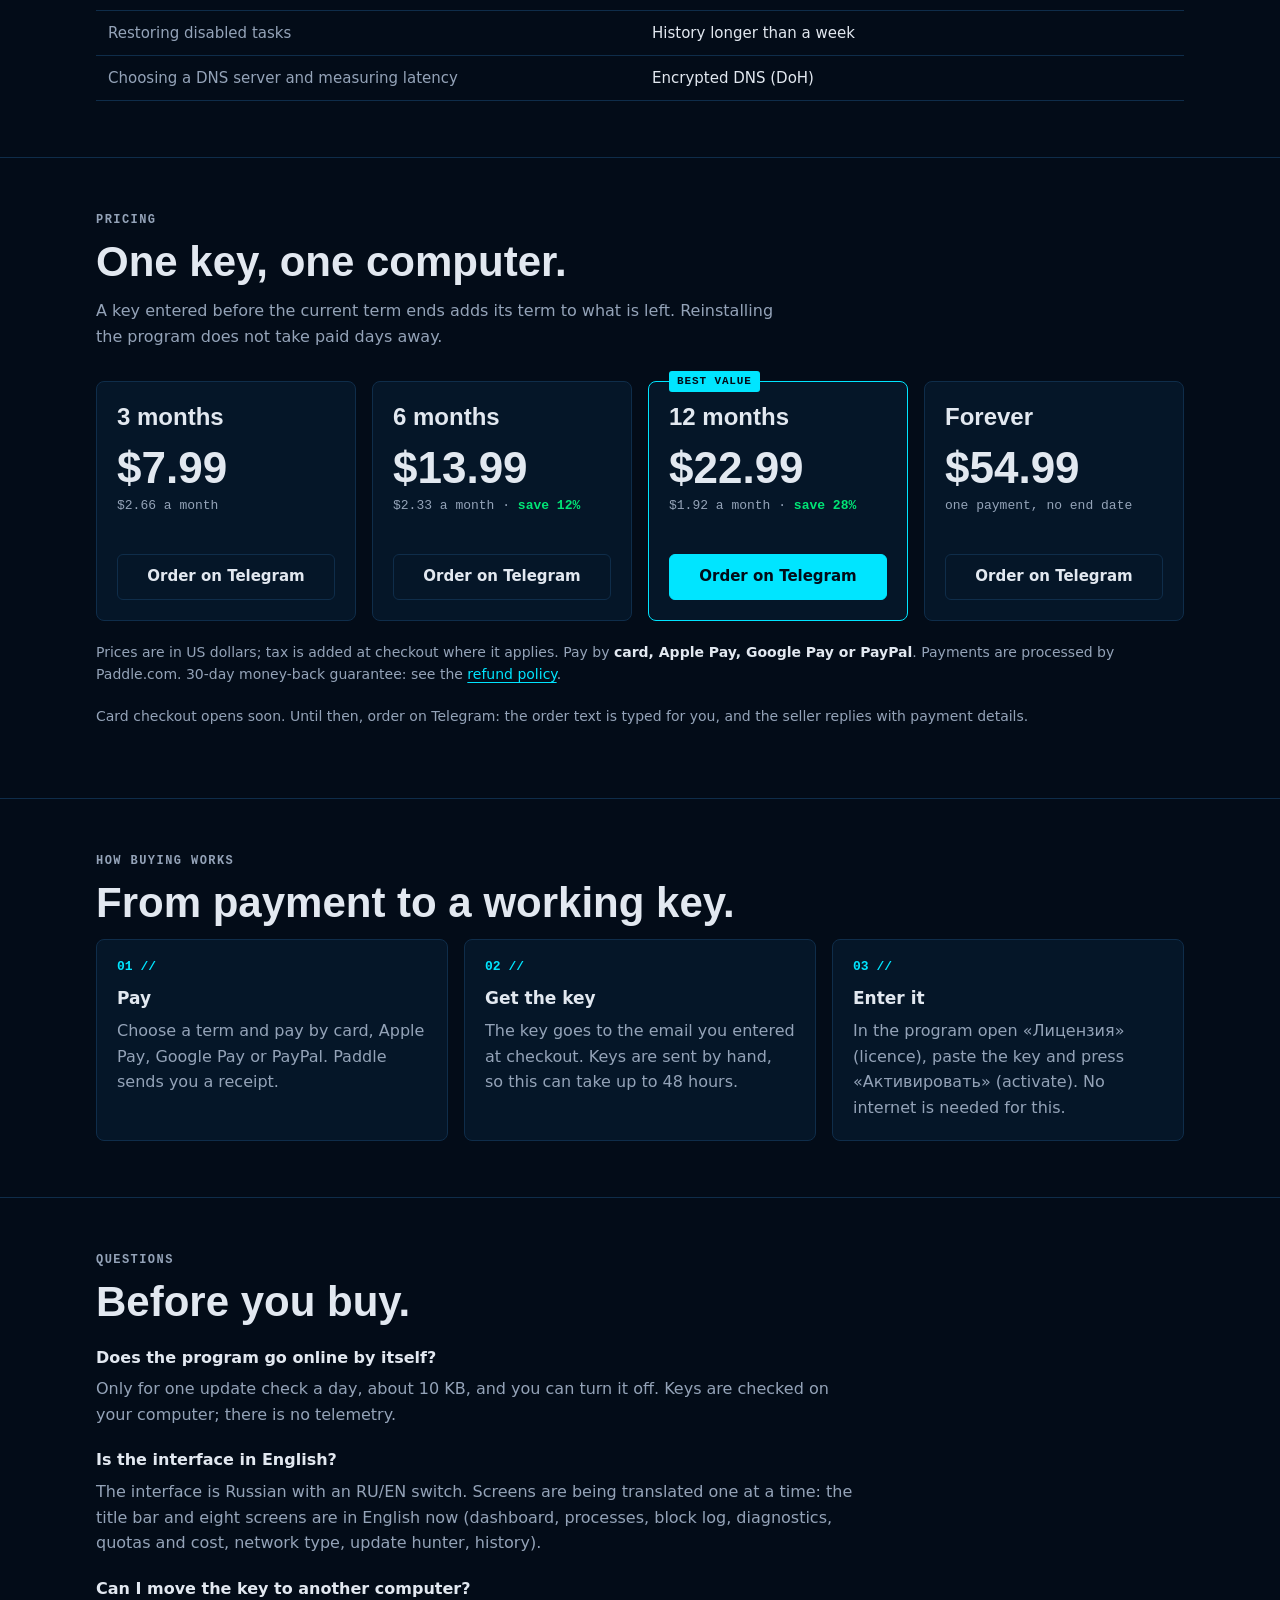
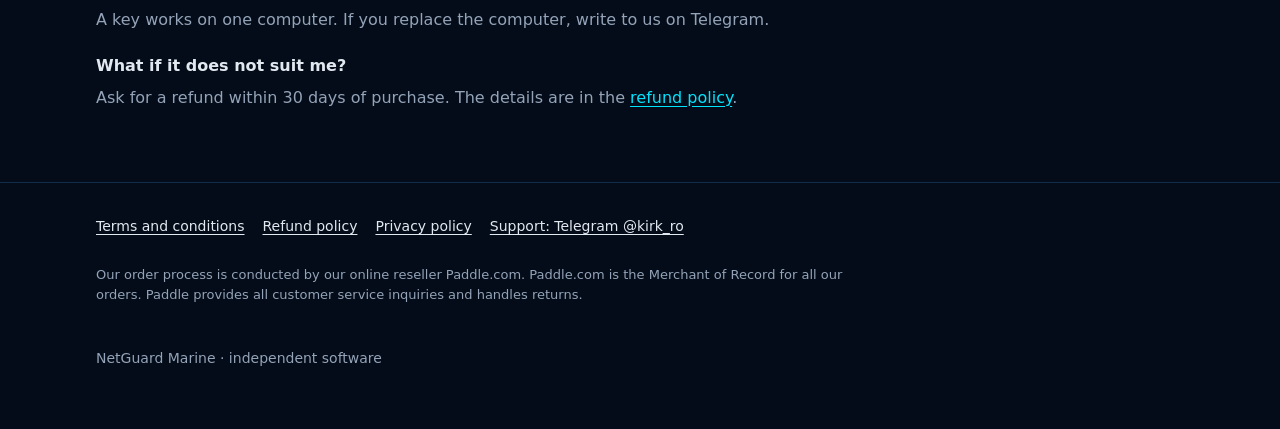
==== commit adb62366: "Сайт: 1.7.19, «История» на английском / Site: 1.7.19, history in English Co-Authored-By: Claude Opus" ====
--- a/docs/index.html
+++ b/docs/index.html
@@ -214,7 +214,7 @@
       <dt>Does the program go online by itself?</dt>
       <dd>Only for one update check a day, about 10 KB, and you can turn it off. Keys are checked on your computer; there is no telemetry.</dd>
       <dt>Is the interface in English?</dt>
-      <dd>The interface is Russian with an RU/EN switch. Screens are being translated one at a time: the title bar and seven screens are in English now (dashboard, processes, block log, diagnostics, quotas and cost, network type, update hunter).</dd>
+      <dd>The interface is Russian with an RU/EN switch. Screens are being translated one at a time: the title bar and eight screens are in English now (dashboard, processes, block log, diagnostics, quotas and cost, network type, update hunter, history).</dd>
       <dt>Can I move the key to another computer?</dt>
       <dd>A key works on one computer. If you replace the computer, write to us on Telegram.</dd>
       <dt>What if it does not suit me?</dt>
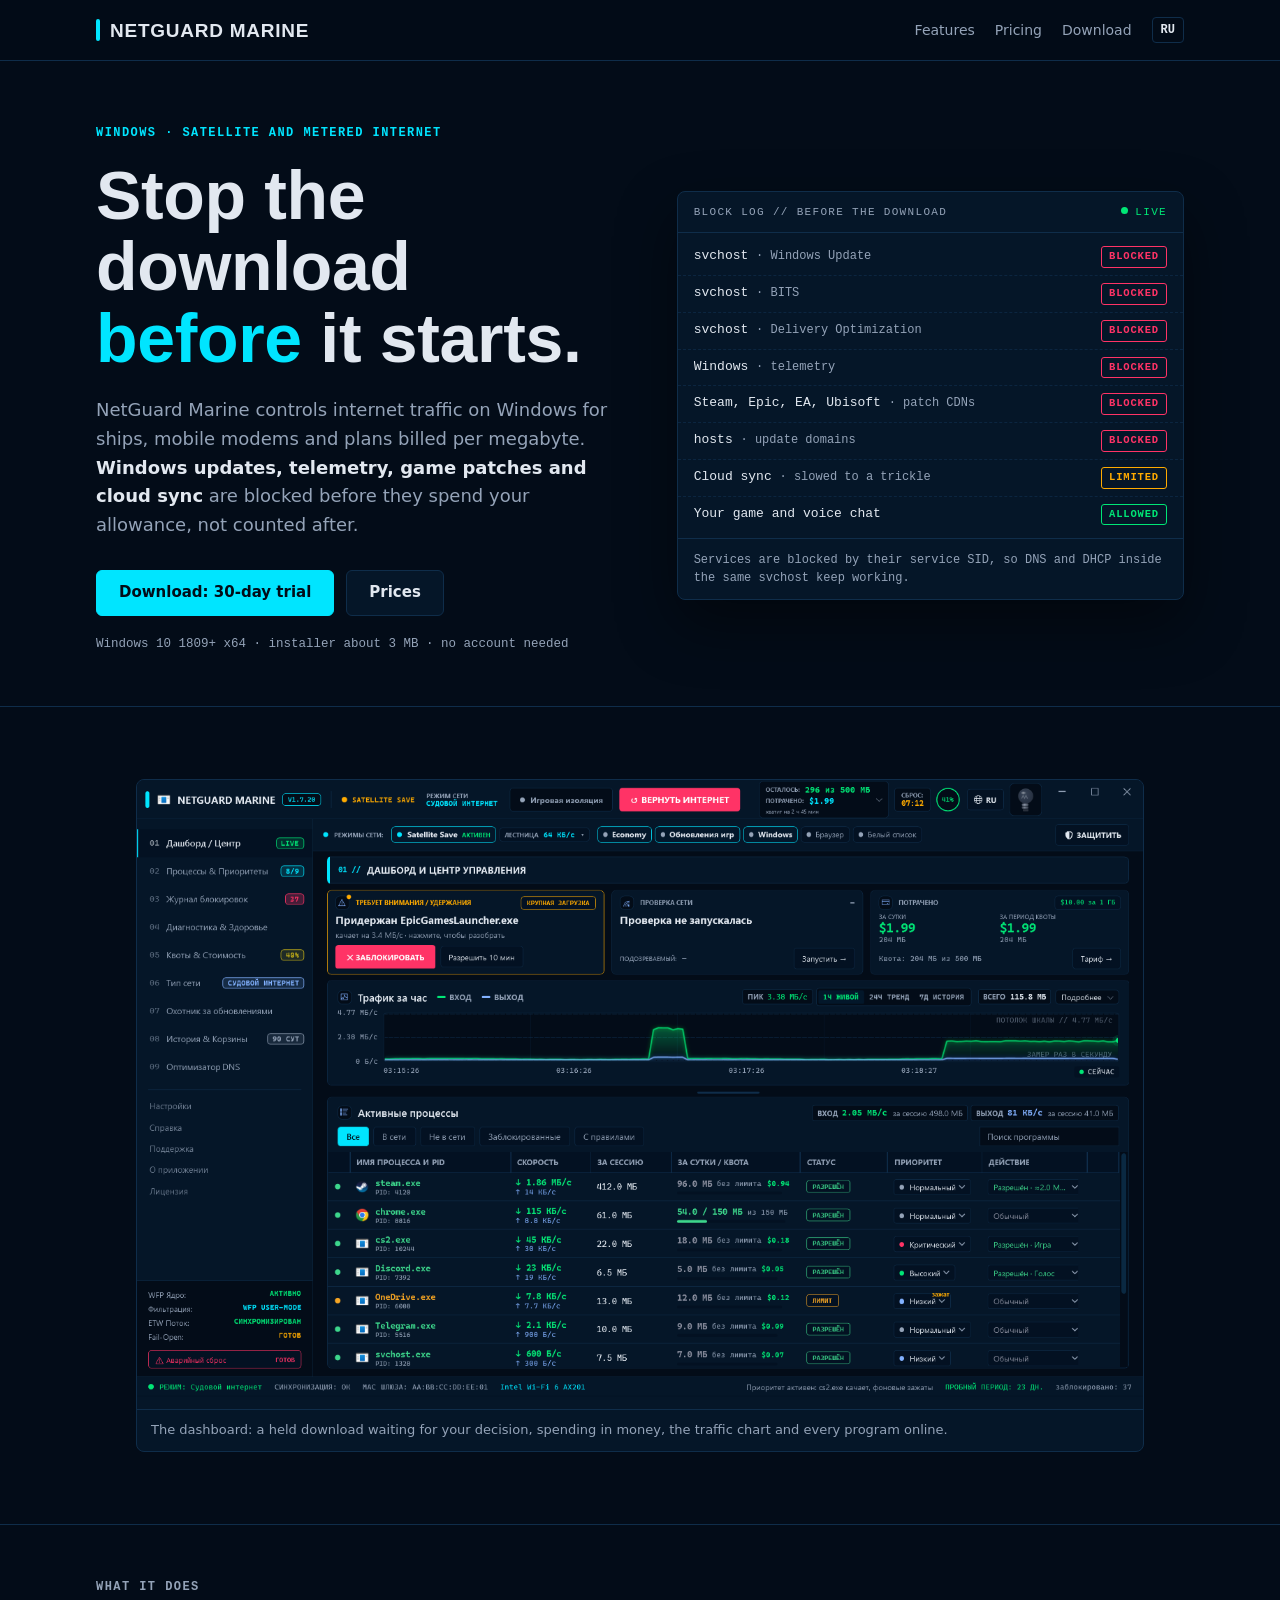
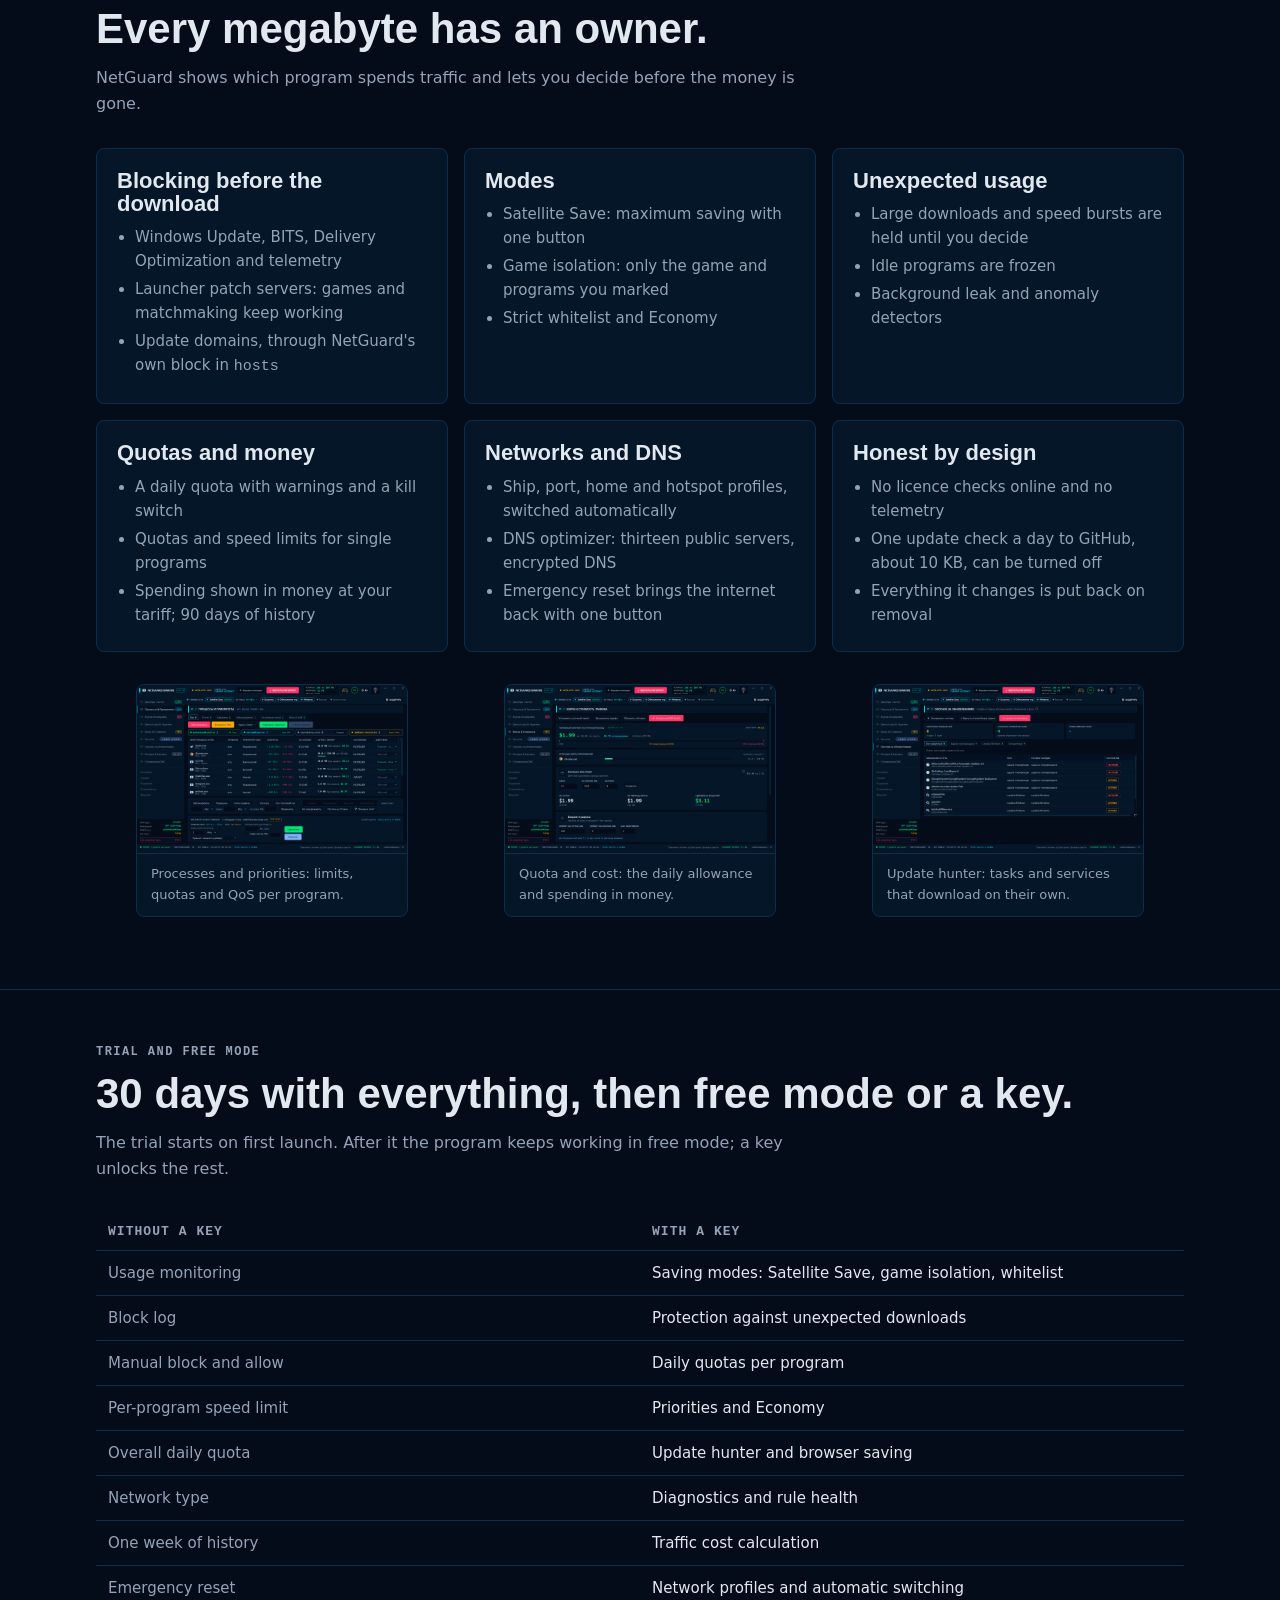
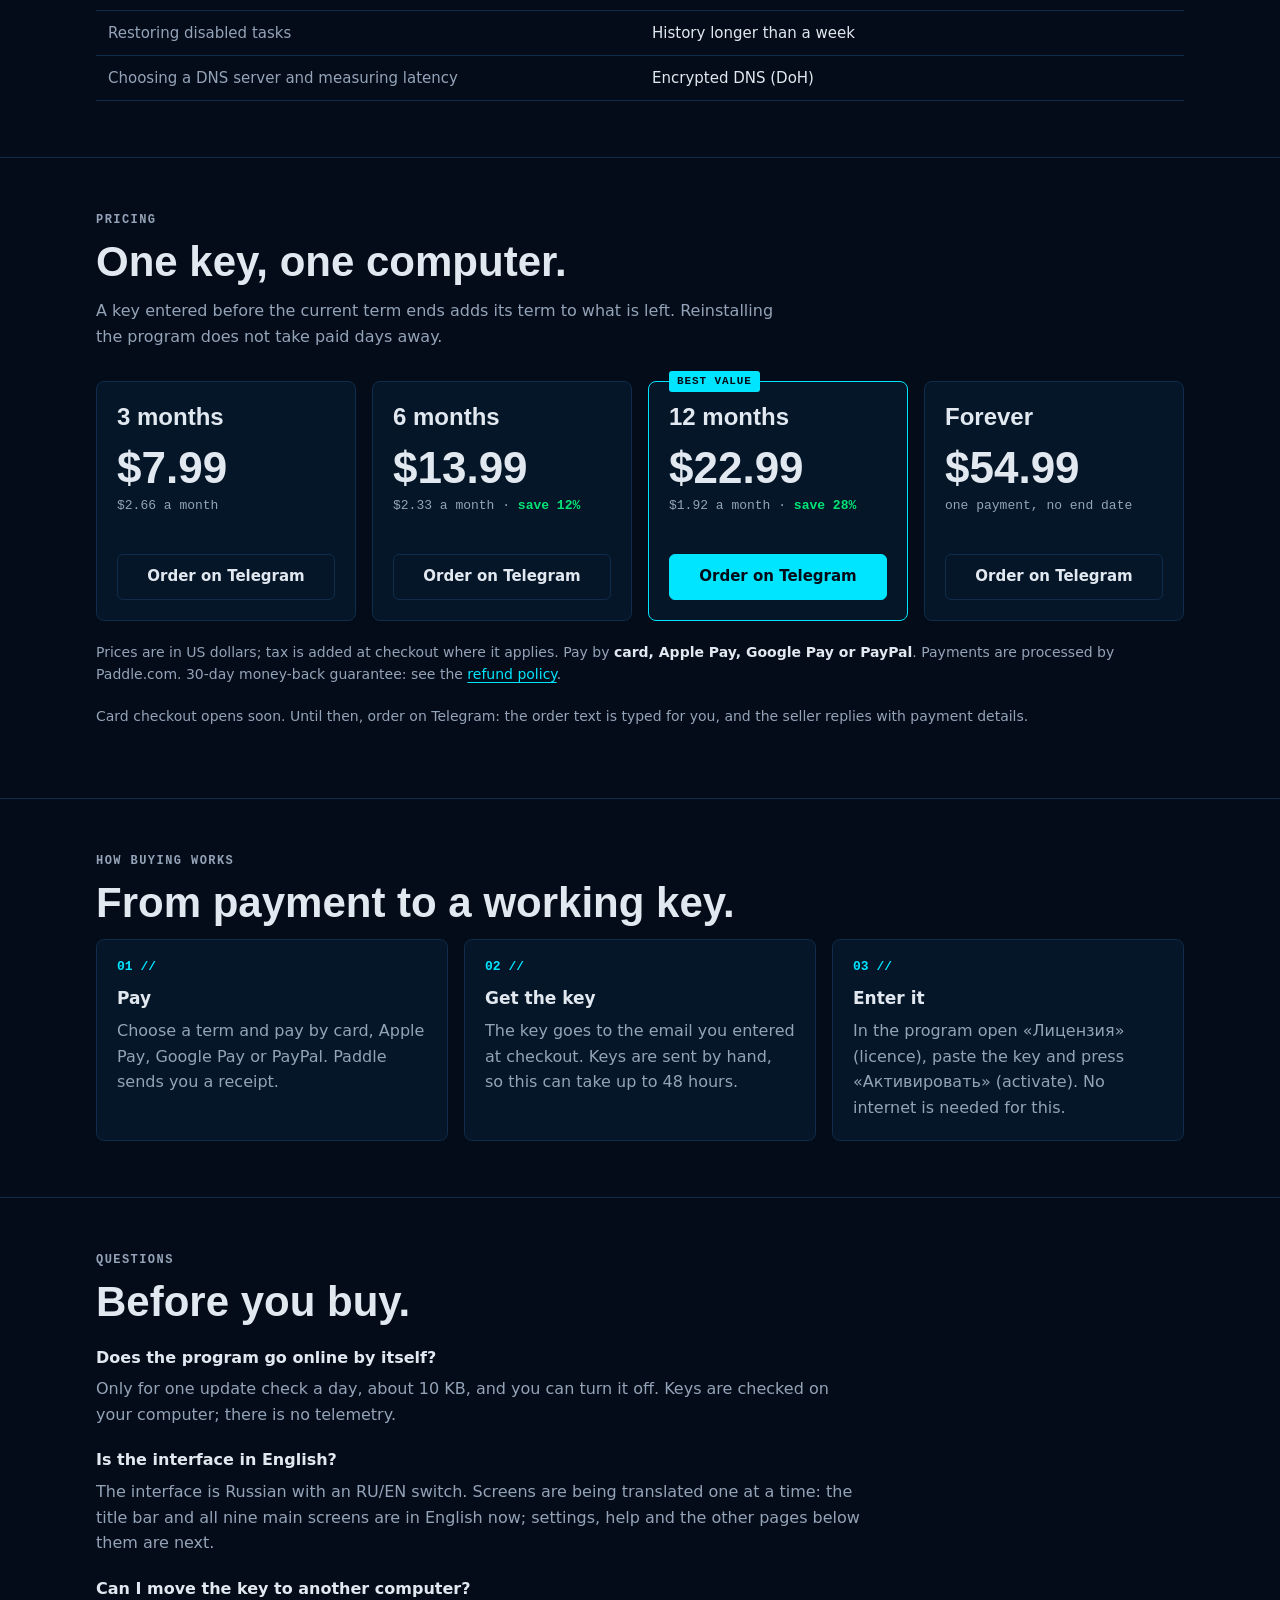
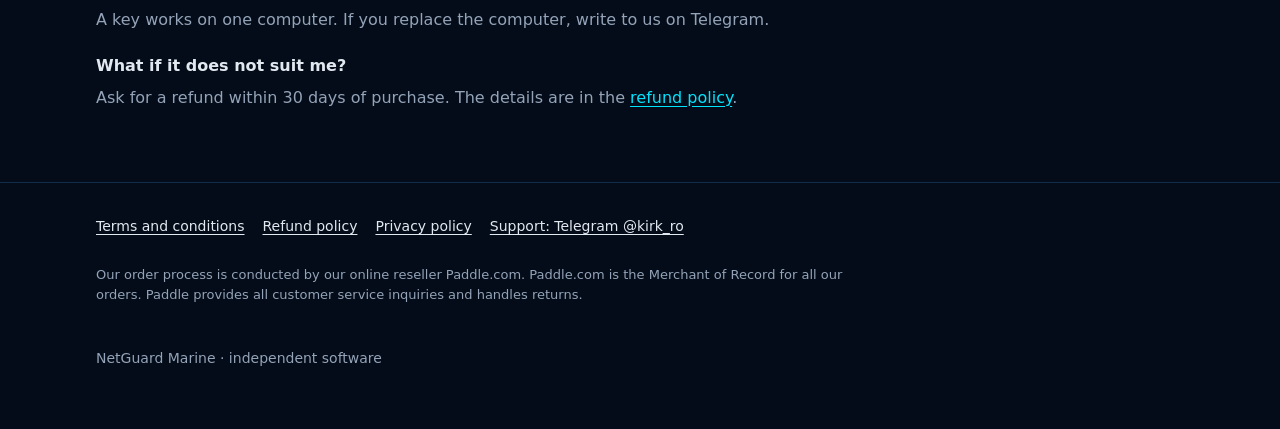
==== commit 555260e4: "Сайт: 1.7.20, все девять основных экранов на английском / Site: 1.7.20, all nine main screens in Eng" ====
--- a/docs/index.html
+++ b/docs/index.html
@@ -214,7 +214,7 @@
       <dt>Does the program go online by itself?</dt>
       <dd>Only for one update check a day, about 10 KB, and you can turn it off. Keys are checked on your computer; there is no telemetry.</dd>
       <dt>Is the interface in English?</dt>
-      <dd>The interface is Russian with an RU/EN switch. Screens are being translated one at a time: the title bar and eight screens are in English now (dashboard, processes, block log, diagnostics, quotas and cost, network type, update hunter, history).</dd>
+      <dd>The interface is Russian with an RU/EN switch. Screens are being translated one at a time: the title bar and all nine main screens are in English now; settings, help and the other pages below them are next.</dd>
       <dt>Can I move the key to another computer?</dt>
       <dd>A key works on one computer. If you replace the computer, write to us on Telegram.</dd>
       <dt>What if it does not suit me?</dt>
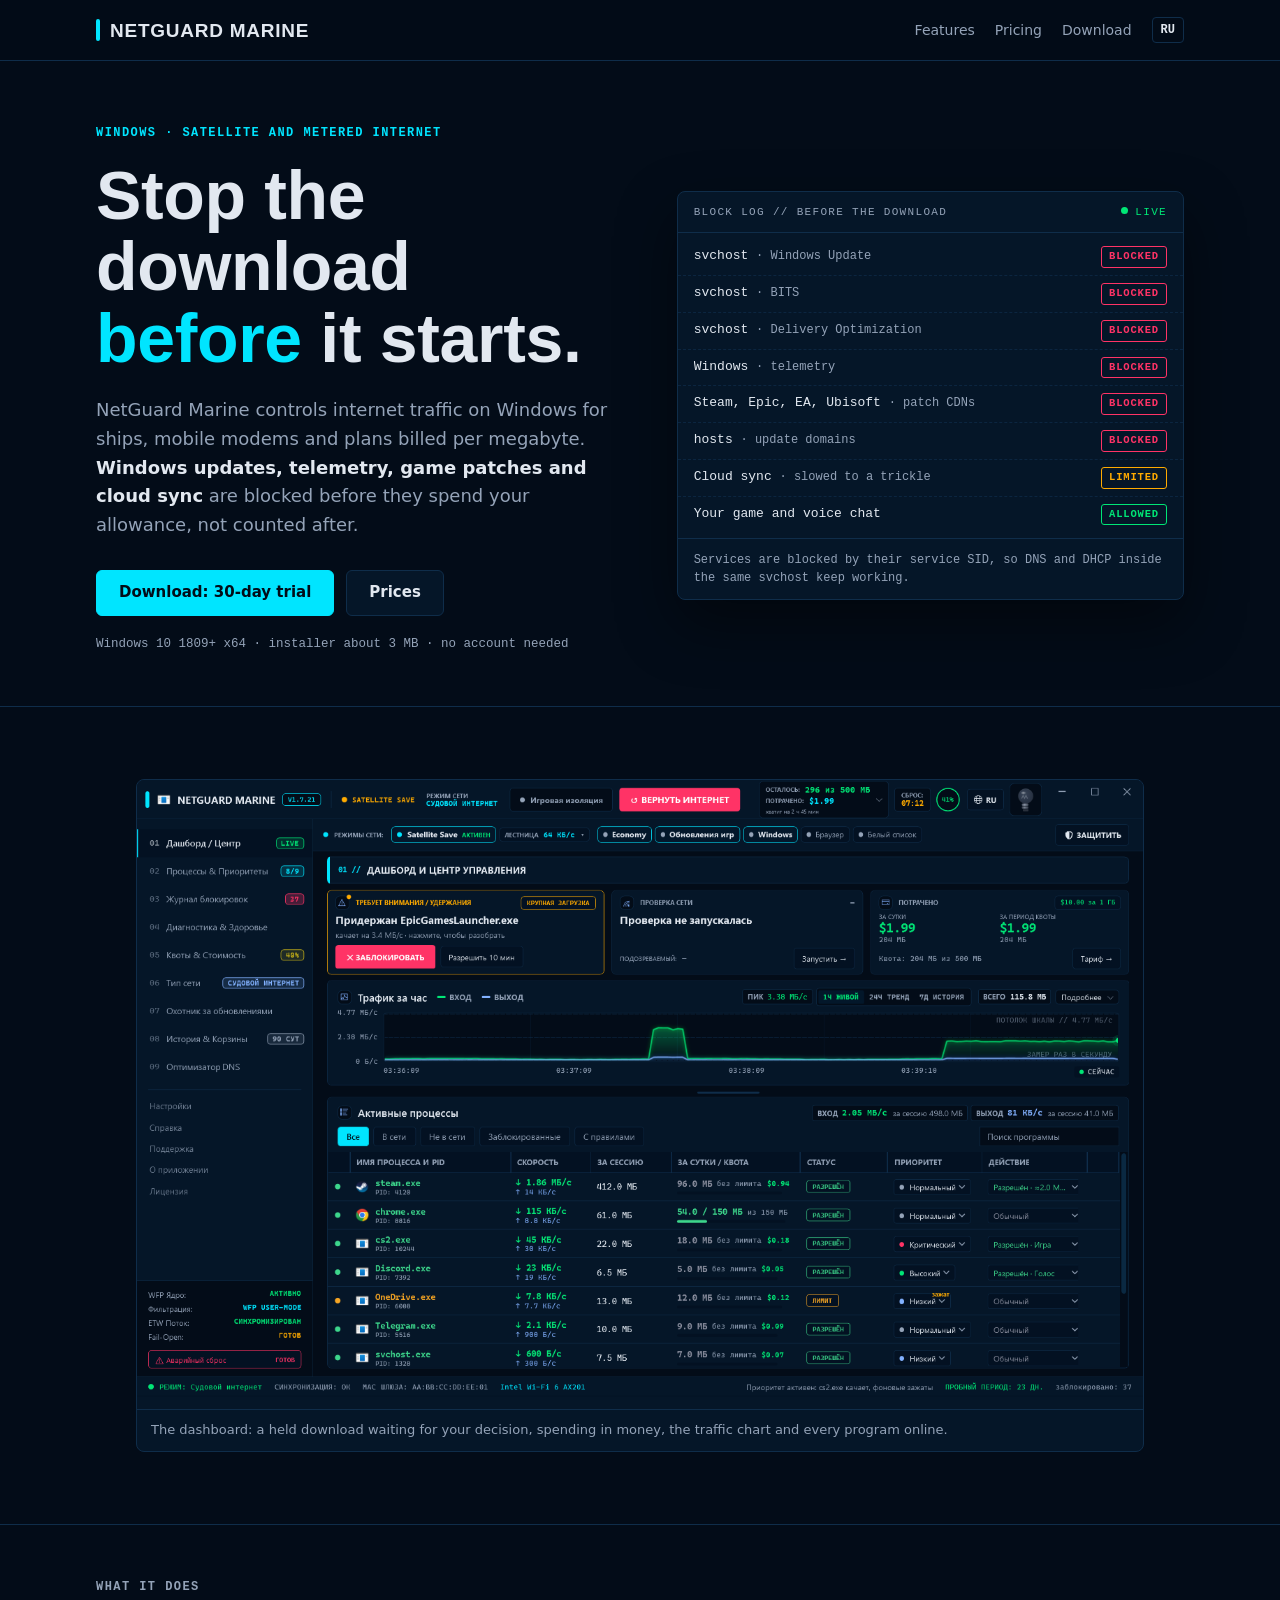
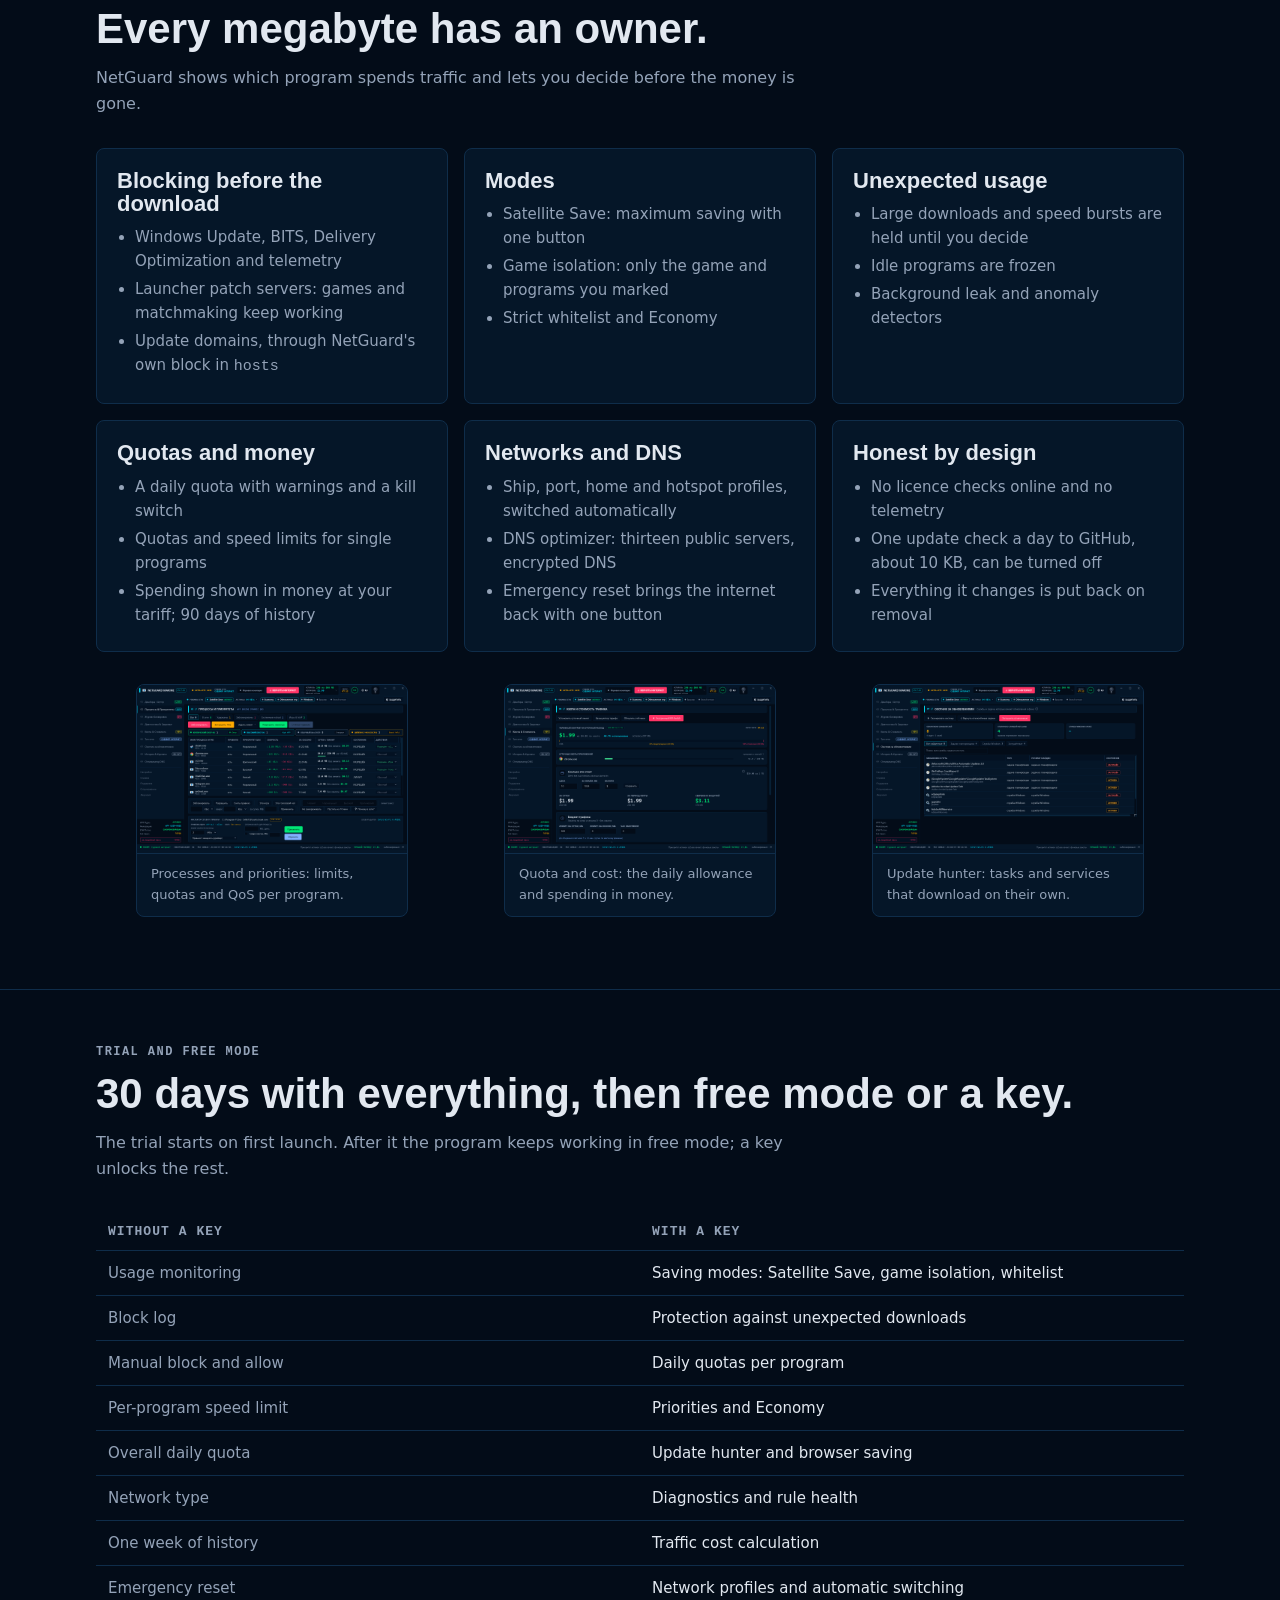
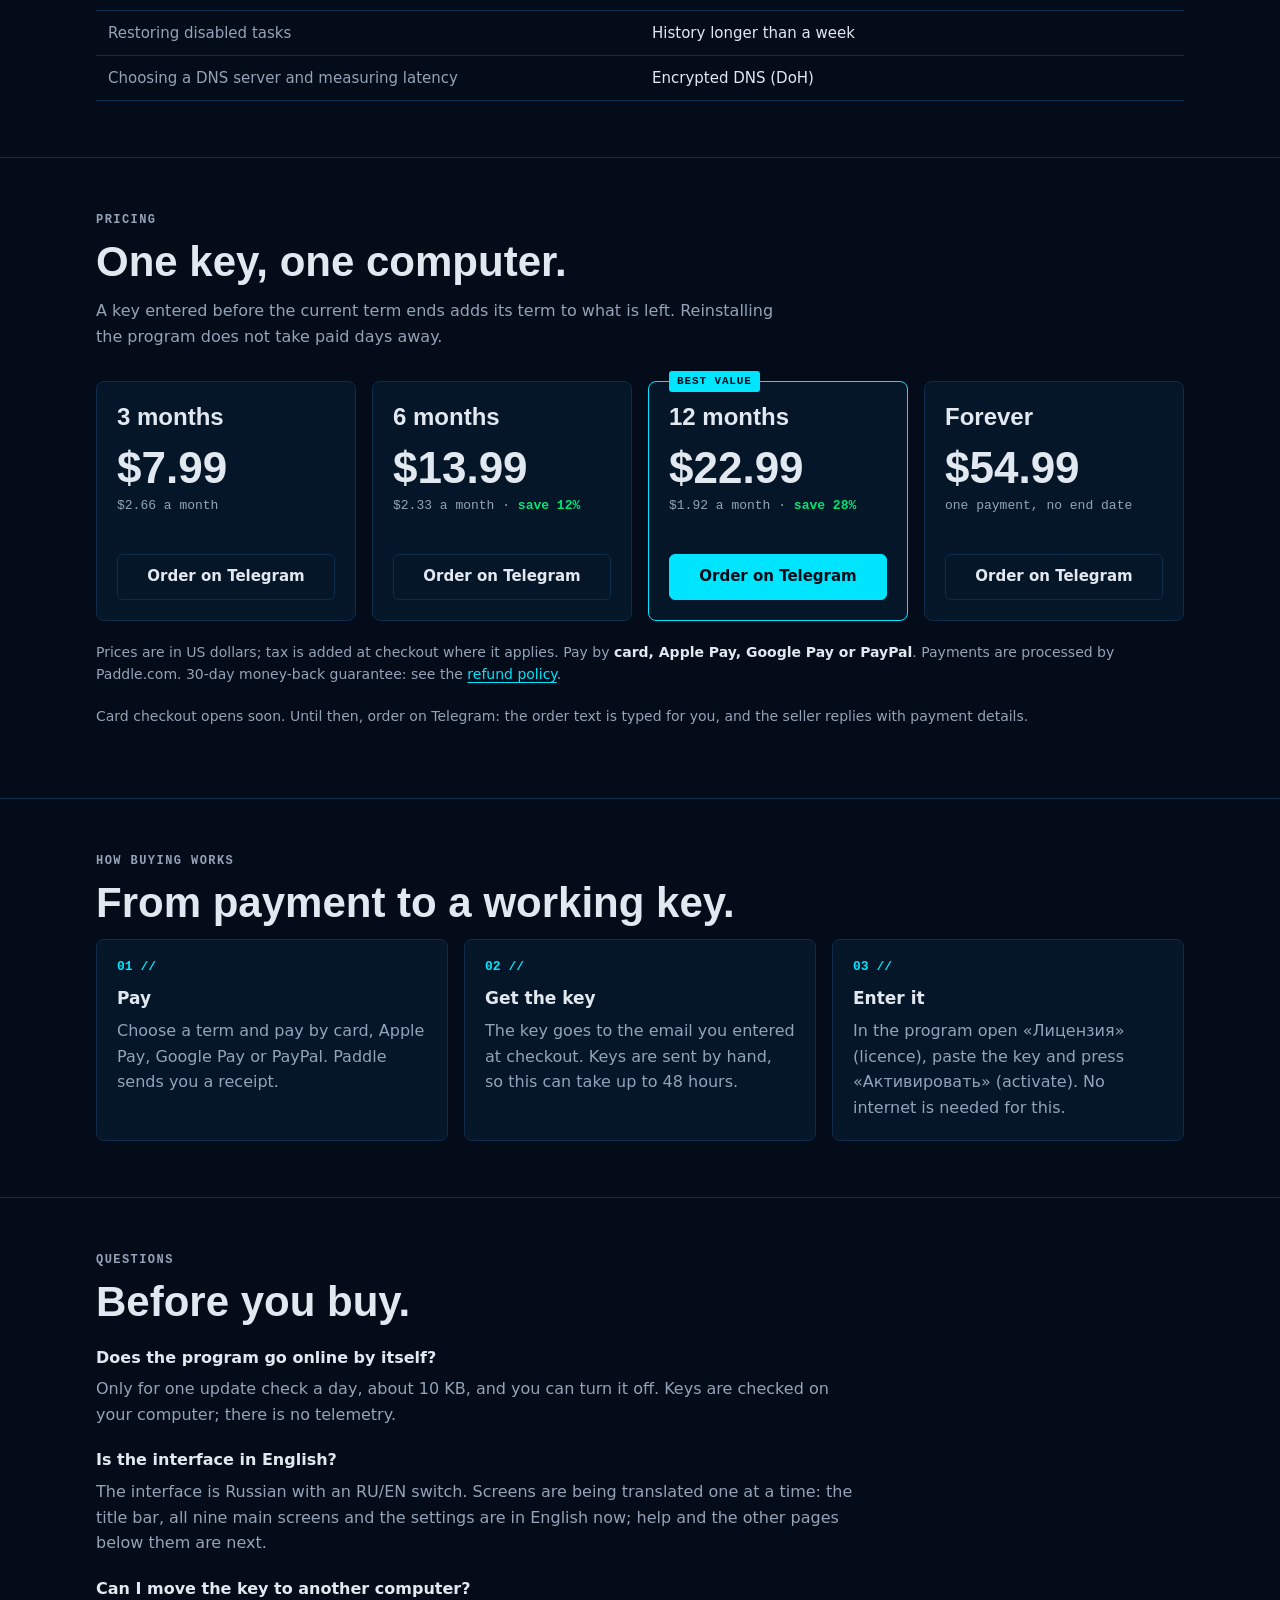
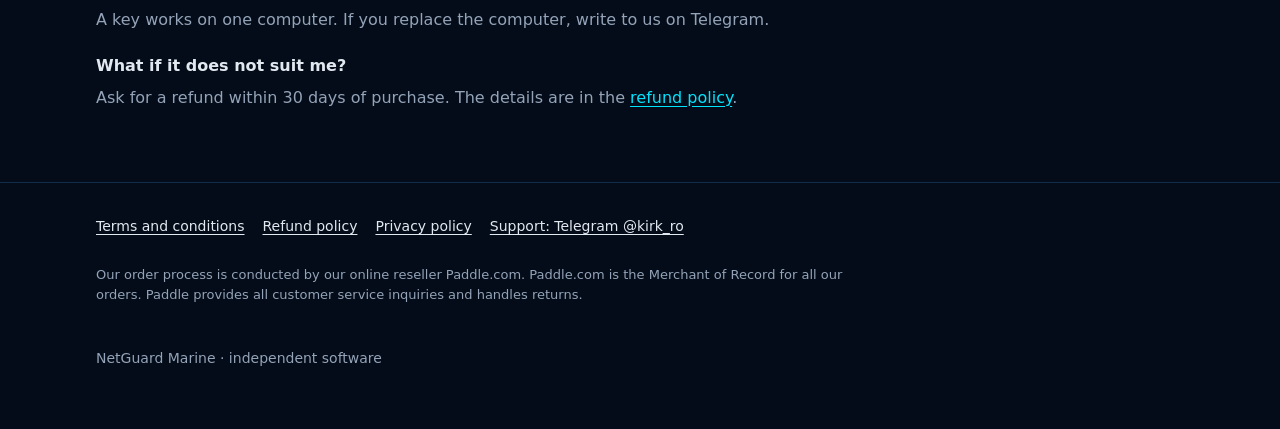
==== commit af13a9fe: "Сайт: 1.7.21, «Настройки» на английском / Site: 1.7.21, settings in English Co-Authored-By: Claude O" ====
--- a/docs/index.html
+++ b/docs/index.html
@@ -214,7 +214,7 @@
       <dt>Does the program go online by itself?</dt>
       <dd>Only for one update check a day, about 10 KB, and you can turn it off. Keys are checked on your computer; there is no telemetry.</dd>
       <dt>Is the interface in English?</dt>
-      <dd>The interface is Russian with an RU/EN switch. Screens are being translated one at a time: the title bar and all nine main screens are in English now; settings, help and the other pages below them are next.</dd>
+      <dd>The interface is Russian with an RU/EN switch. Screens are being translated one at a time: the title bar, all nine main screens and the settings are in English now; help and the other pages below them are next.</dd>
       <dt>Can I move the key to another computer?</dt>
       <dd>A key works on one computer. If you replace the computer, write to us on Telegram.</dd>
       <dt>What if it does not suit me?</dt>
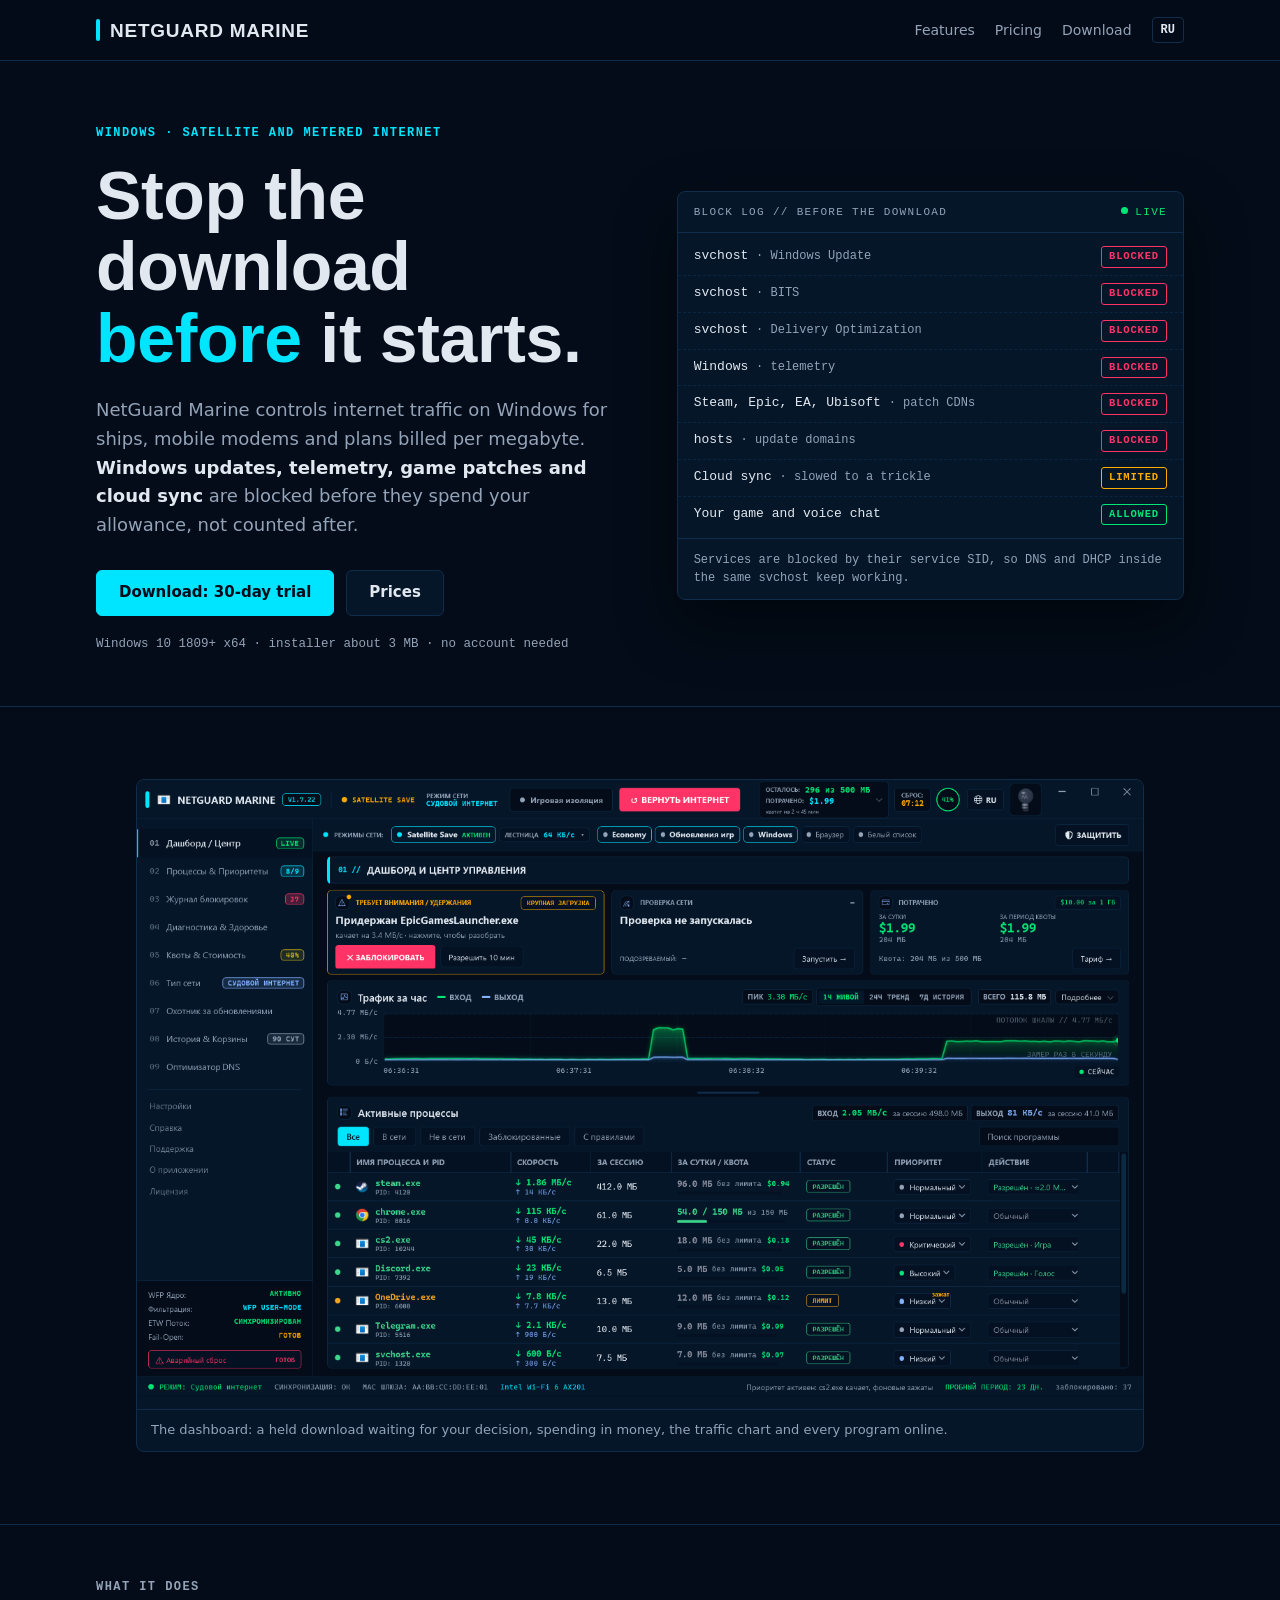
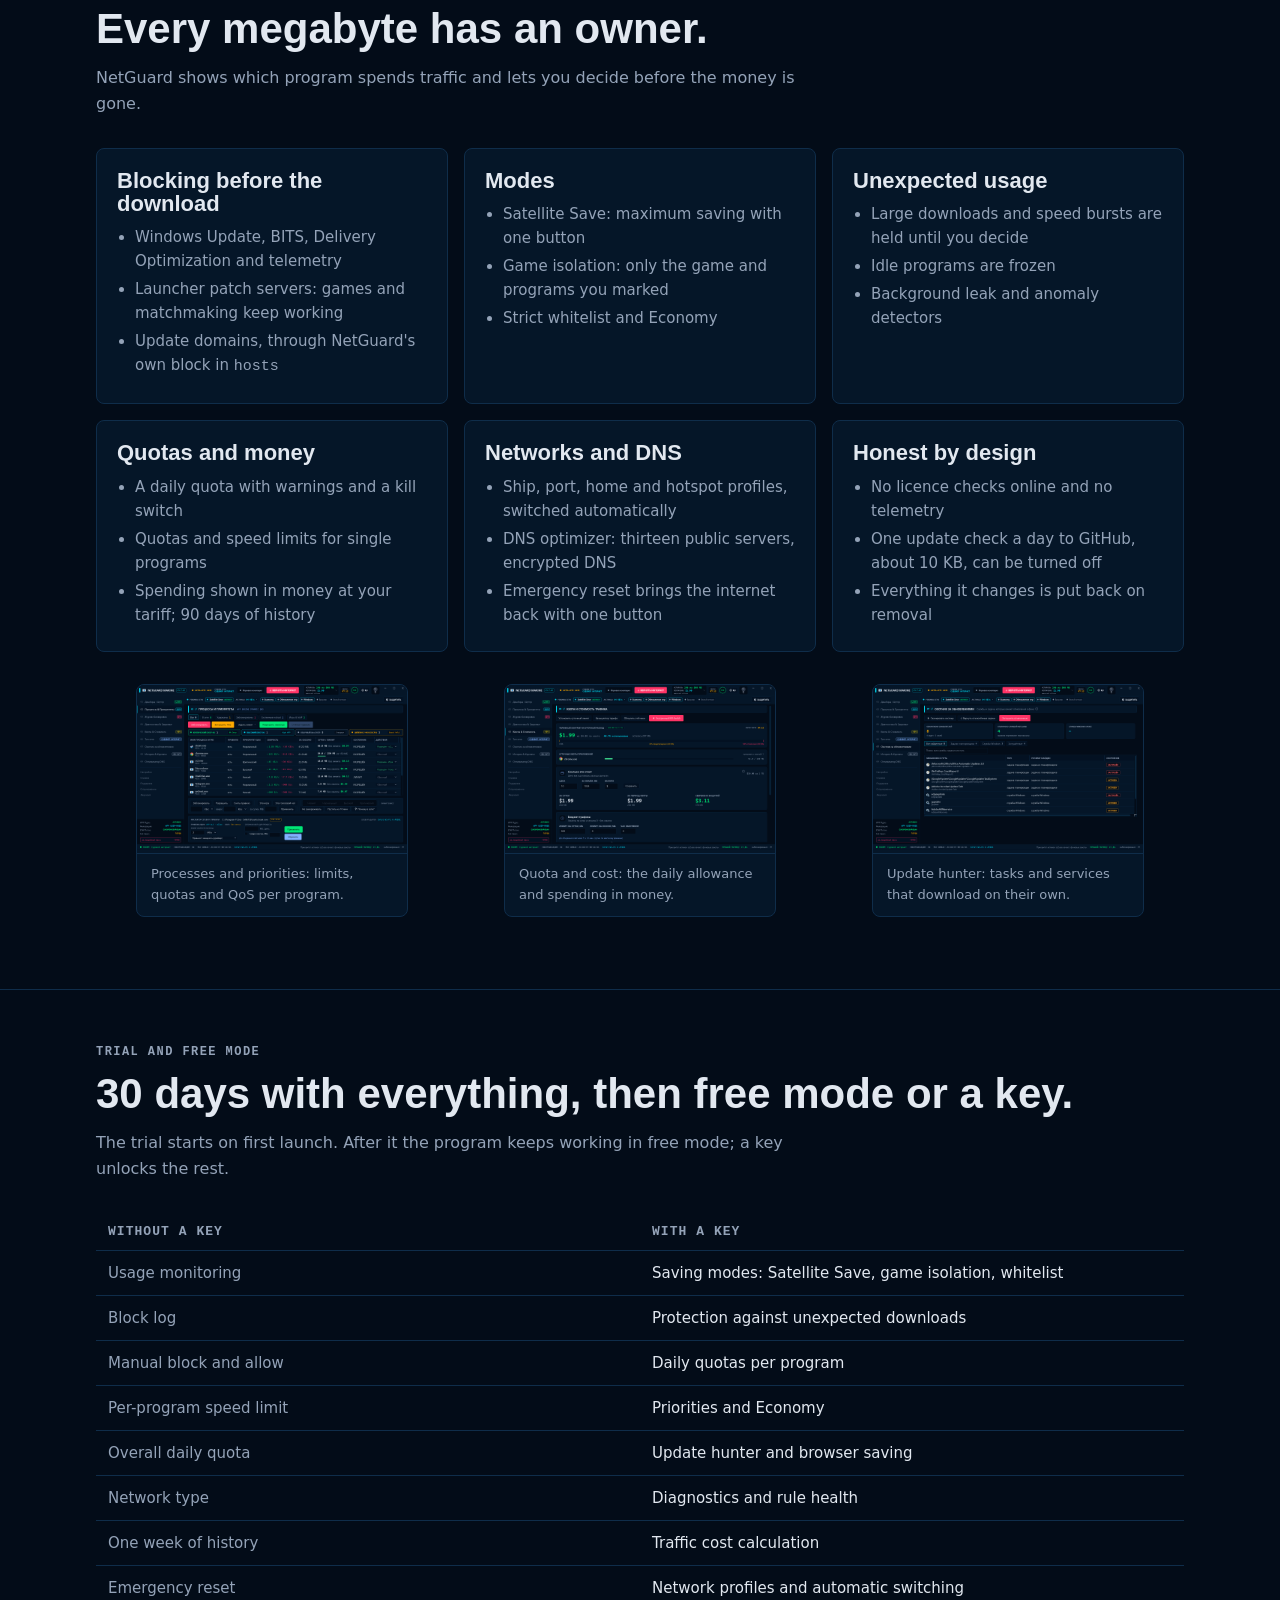
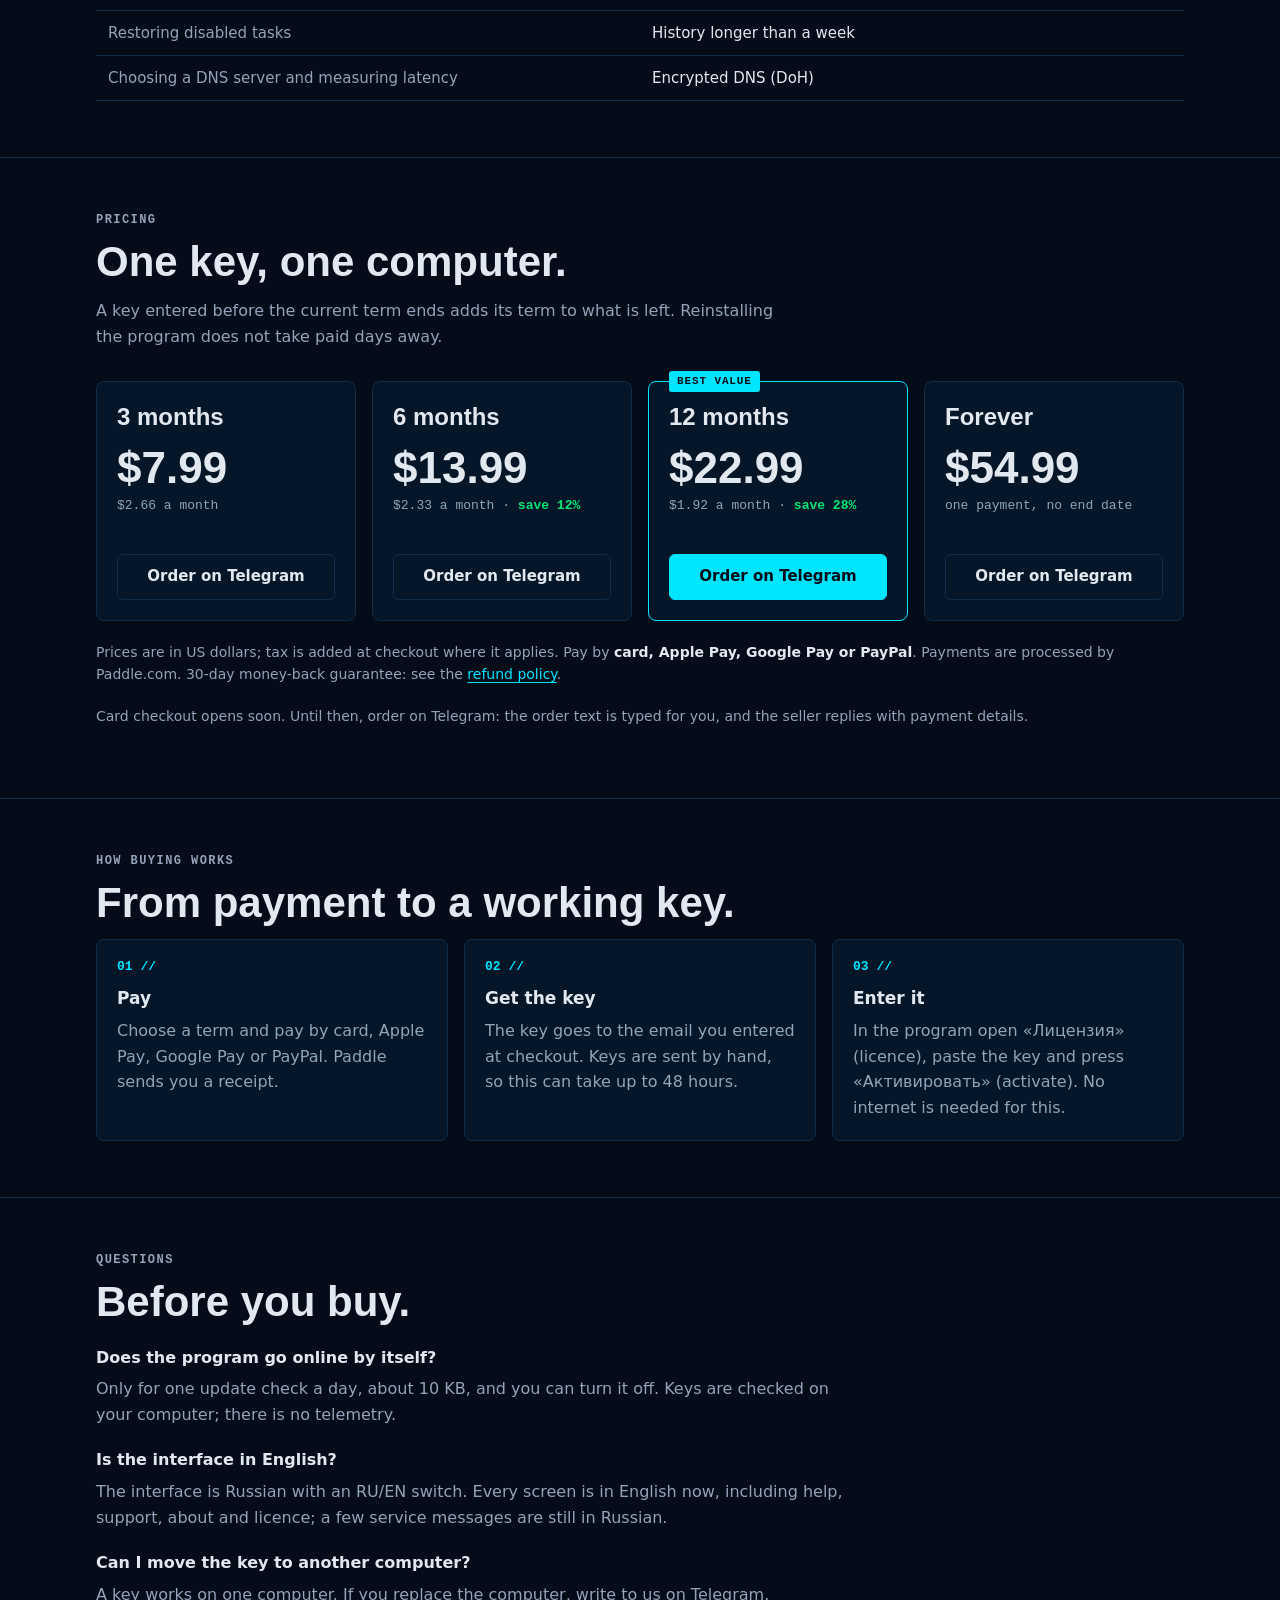
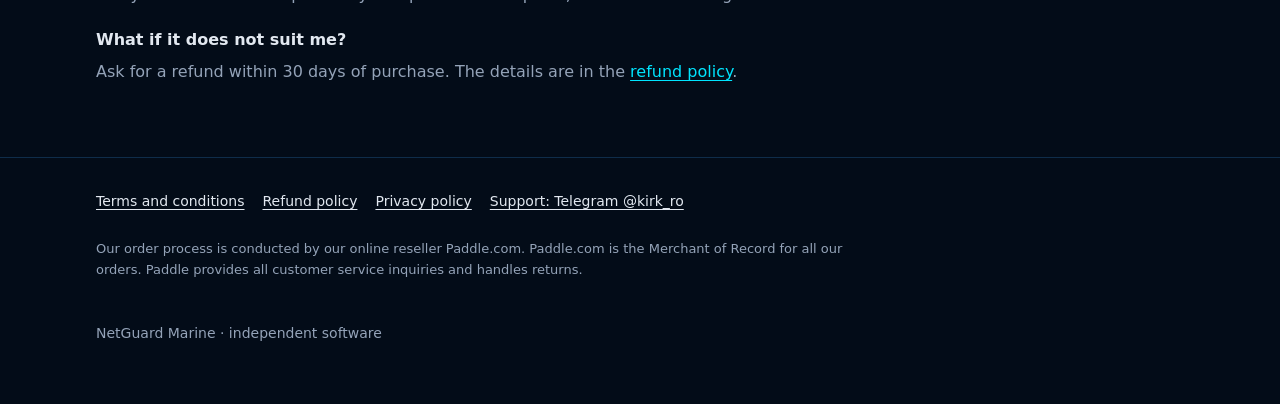
==== commit 4fc5dfbc: "Сайт: все экраны на английском (1.7.22) Co-Authored-By: Claude Opus 5.5 <noreply@anthropic.com>" ====
--- a/docs/index.html
+++ b/docs/index.html
@@ -214,7 +214,7 @@
       <dt>Does the program go online by itself?</dt>
       <dd>Only for one update check a day, about 10 KB, and you can turn it off. Keys are checked on your computer; there is no telemetry.</dd>
       <dt>Is the interface in English?</dt>
-      <dd>The interface is Russian with an RU/EN switch. Screens are being translated one at a time: the title bar, all nine main screens and the settings are in English now; help and the other pages below them are next.</dd>
+      <dd>The interface is Russian with an RU/EN switch. Every screen is in English now, including help, support, about and licence; a few service messages are still in Russian.</dd>
       <dt>Can I move the key to another computer?</dt>
       <dd>A key works on one computer. If you replace the computer, write to us on Telegram.</dd>
       <dt>What if it does not suit me?</dt>
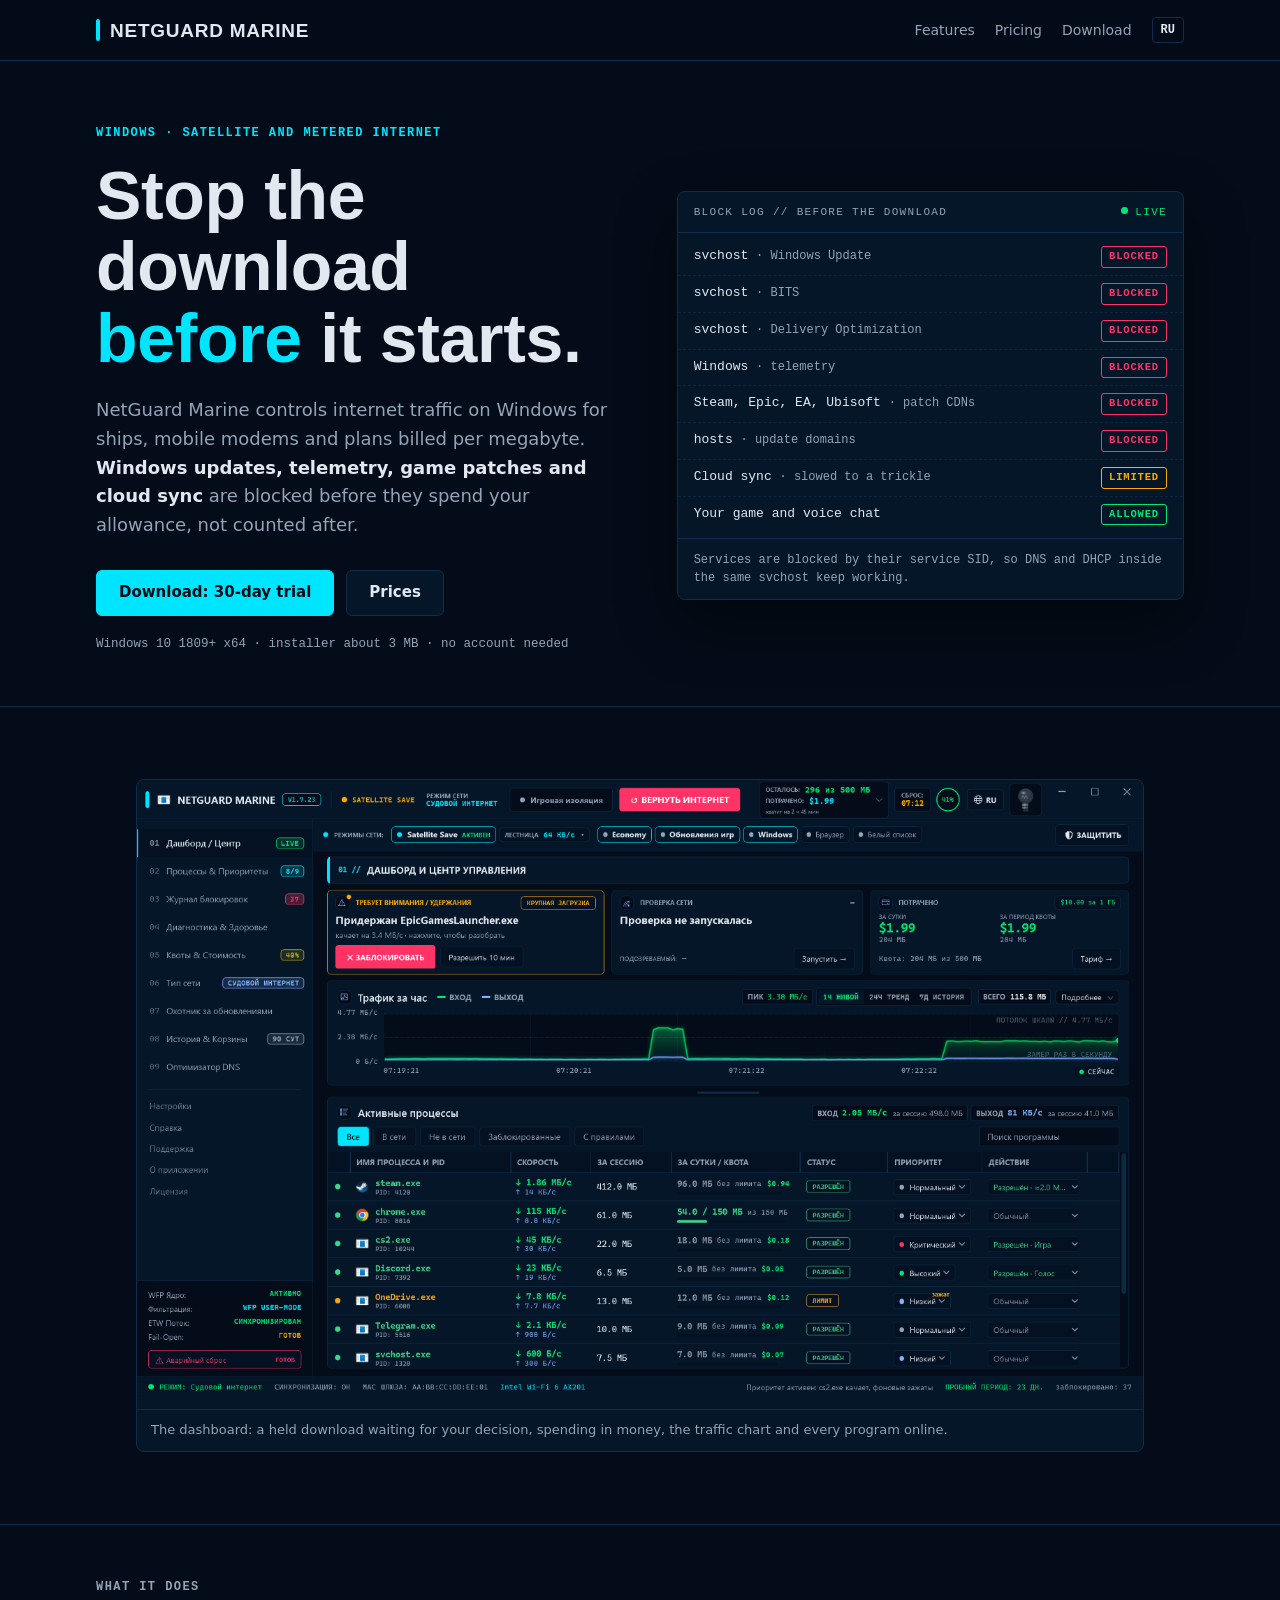
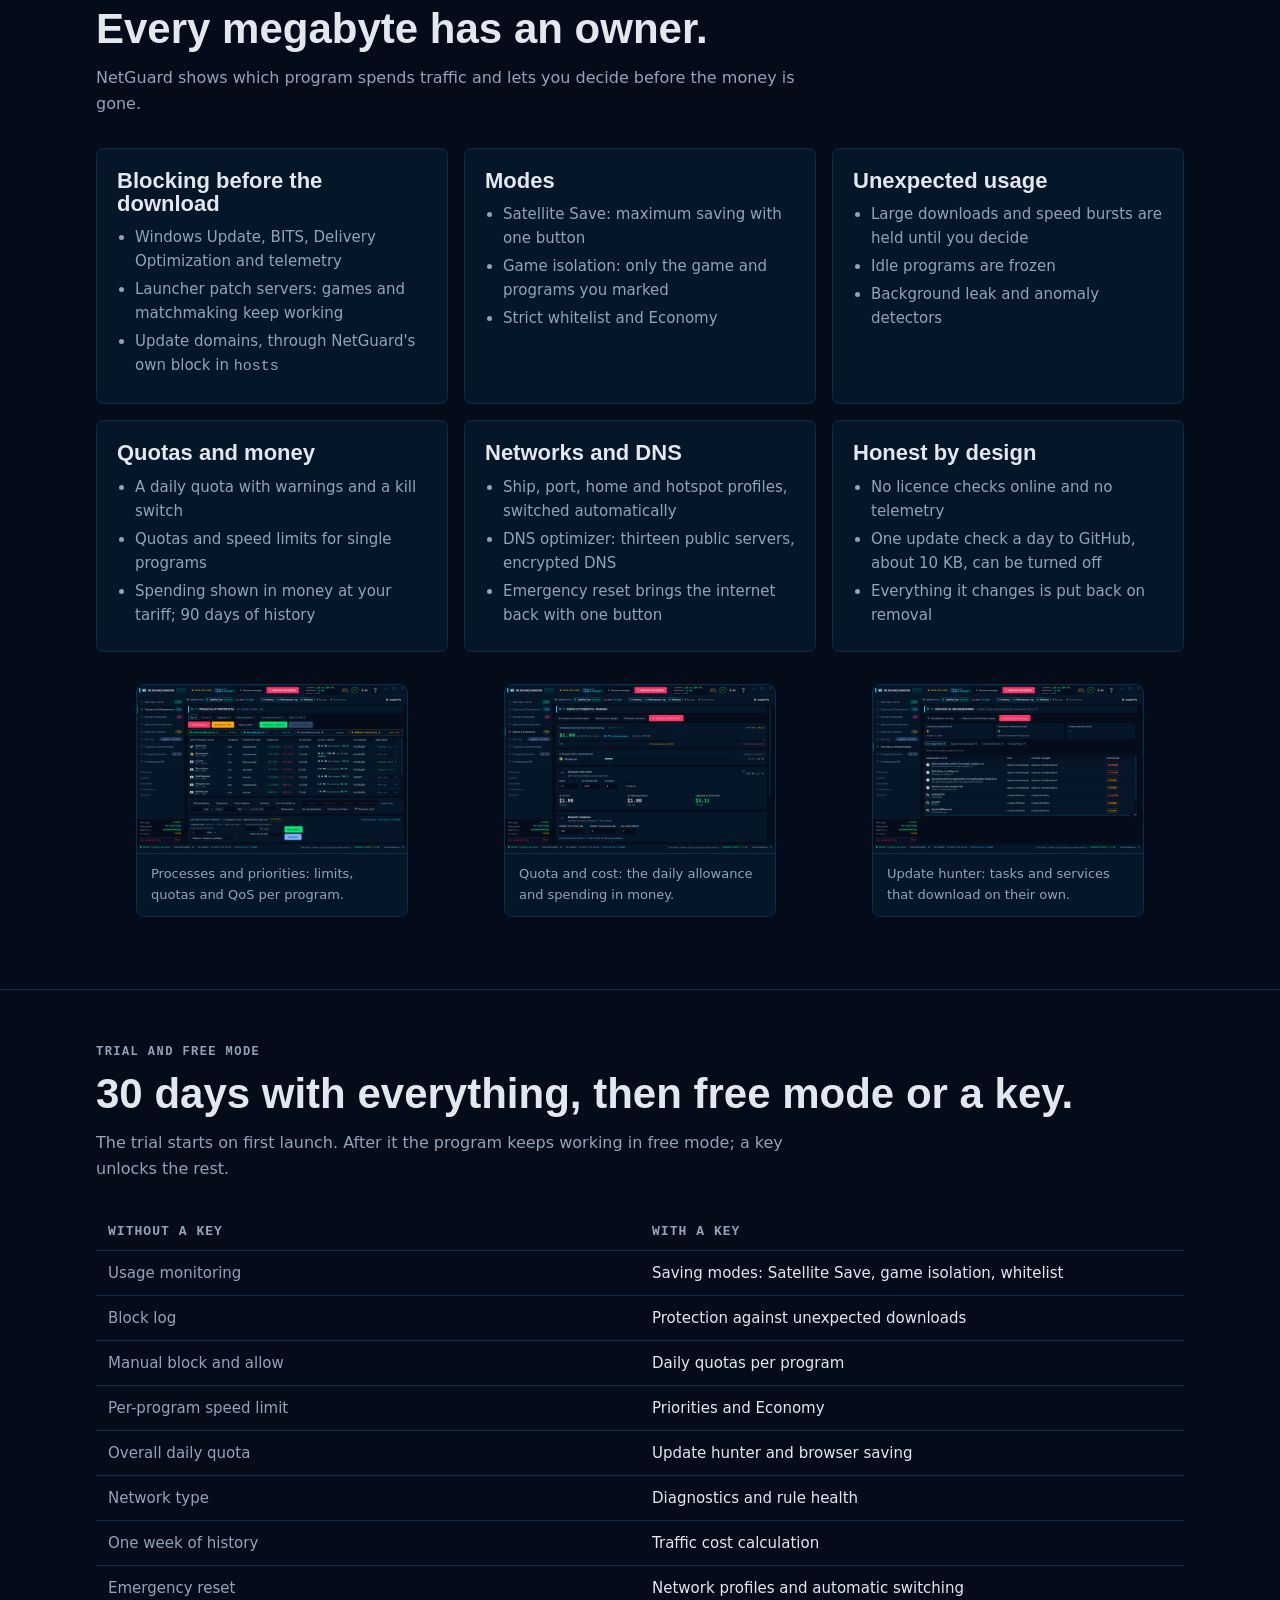
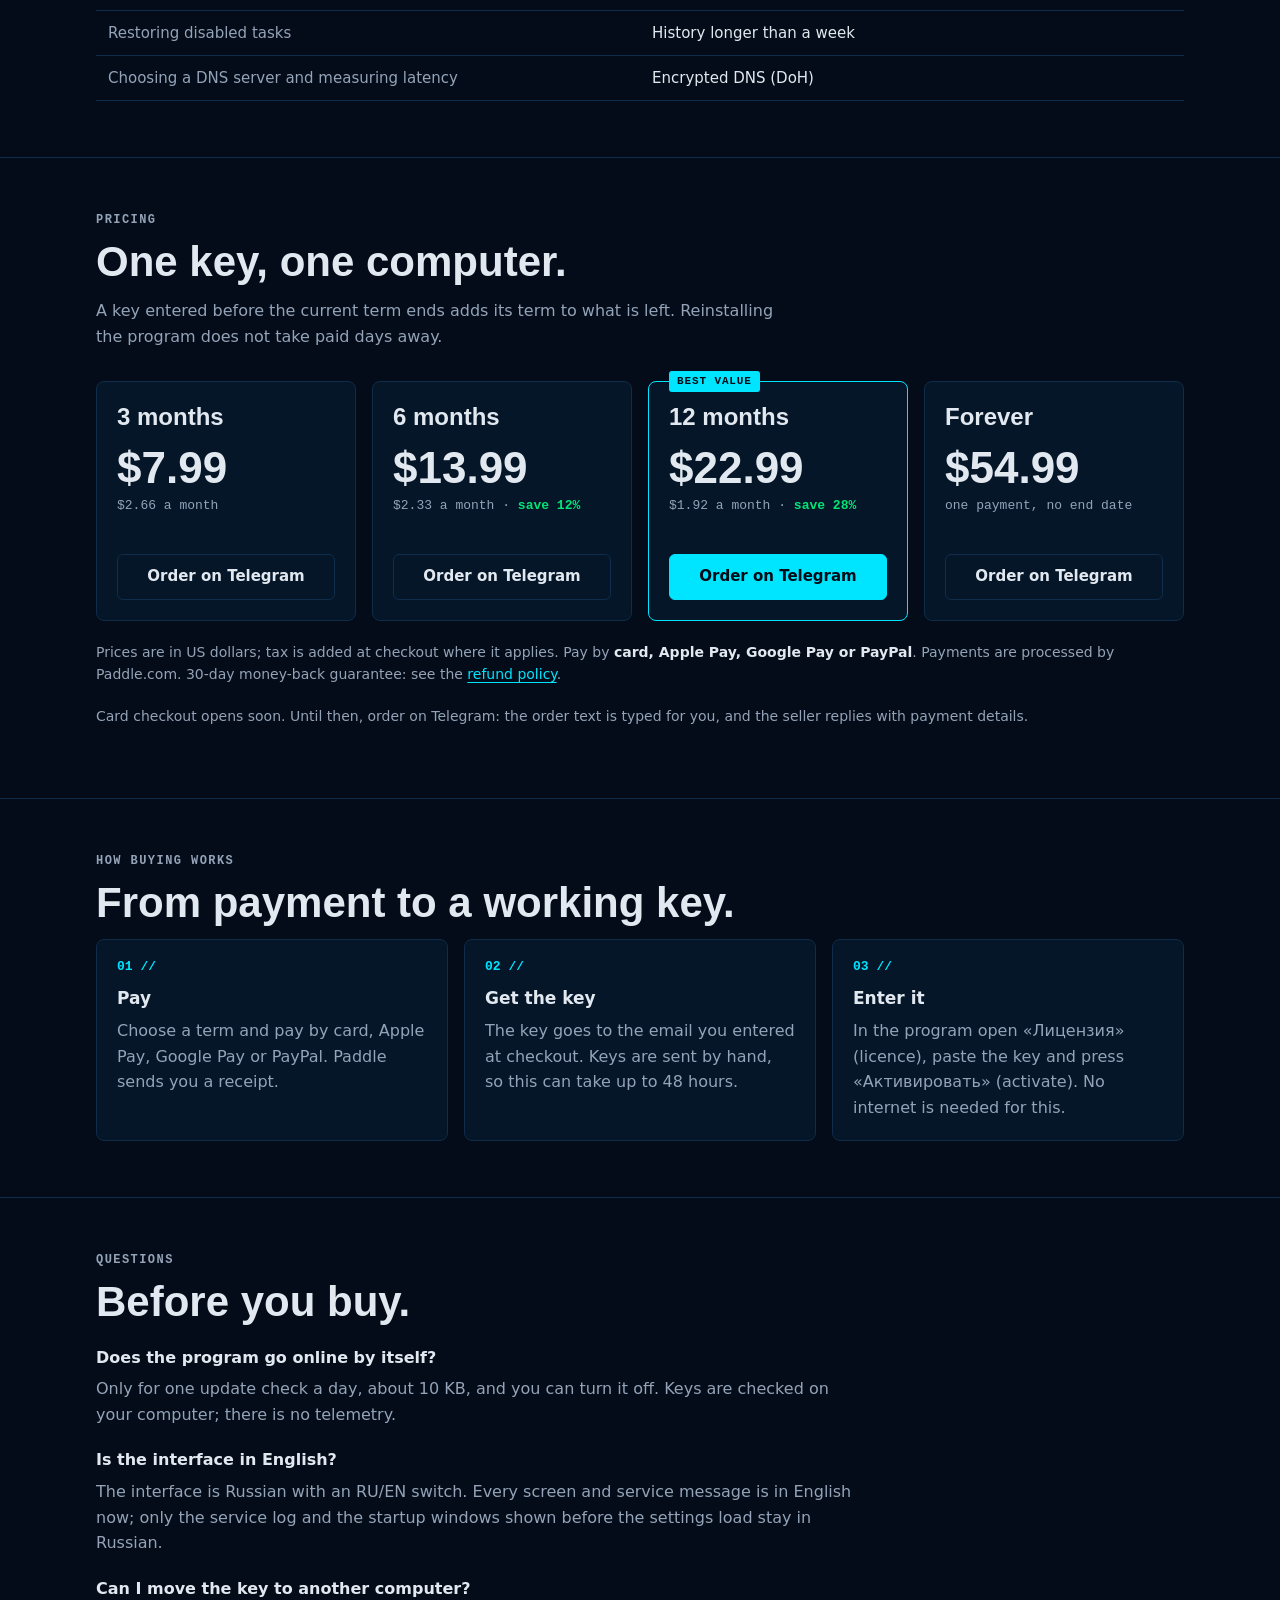
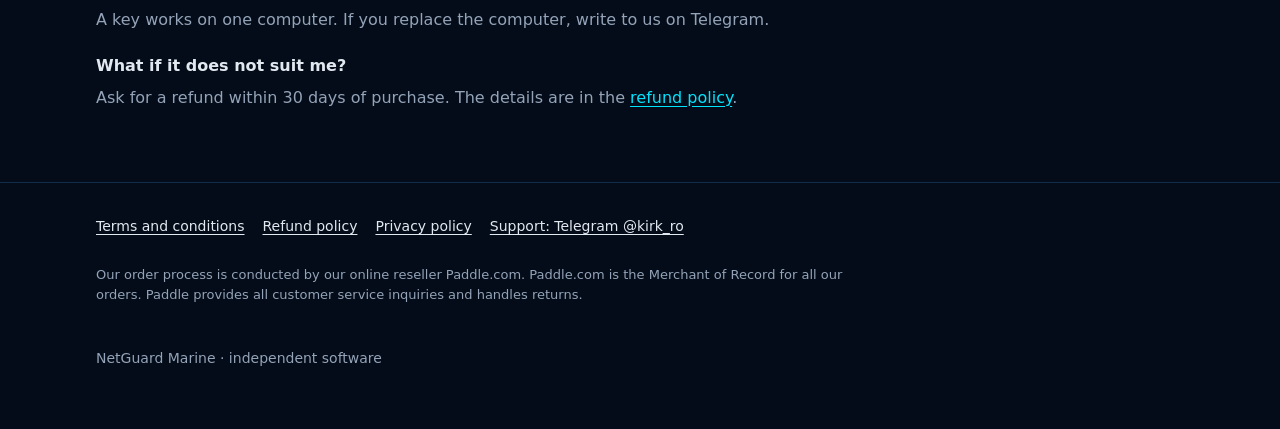
==== commit 6154252a: "Сайт: сообщения службы на английском (1.7.23) Co-Authored-By: Claude Opus 5.5 <noreply@anthropic.com" ====
--- a/docs/index.html
+++ b/docs/index.html
@@ -214,7 +214,7 @@
       <dt>Does the program go online by itself?</dt>
       <dd>Only for one update check a day, about 10 KB, and you can turn it off. Keys are checked on your computer; there is no telemetry.</dd>
       <dt>Is the interface in English?</dt>
-      <dd>The interface is Russian with an RU/EN switch. Every screen is in English now, including help, support, about and licence; a few service messages are still in Russian.</dd>
+      <dd>The interface is Russian with an RU/EN switch. Every screen and service message is in English now; only the service log and the startup windows shown before the settings load stay in Russian.</dd>
       <dt>Can I move the key to another computer?</dt>
       <dd>A key works on one computer. If you replace the computer, write to us on Telegram.</dd>
       <dt>What if it does not suit me?</dt>
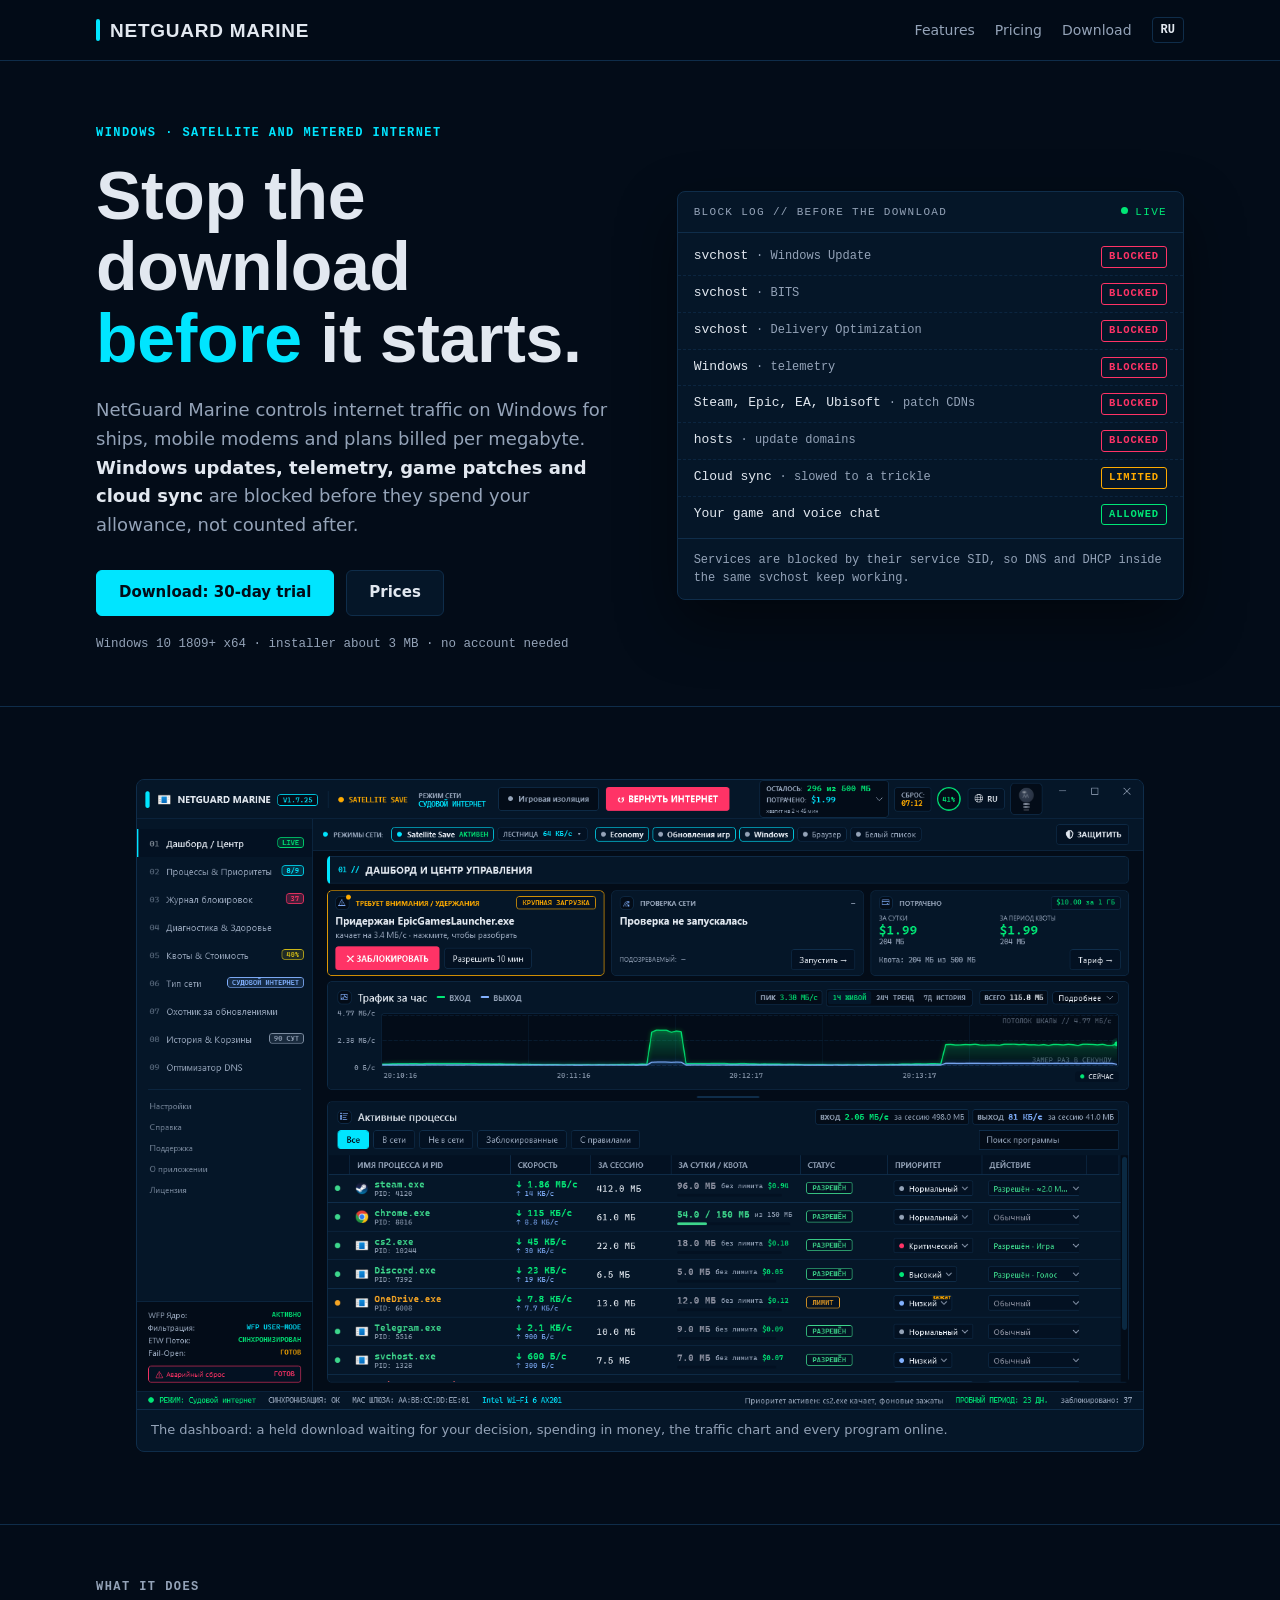
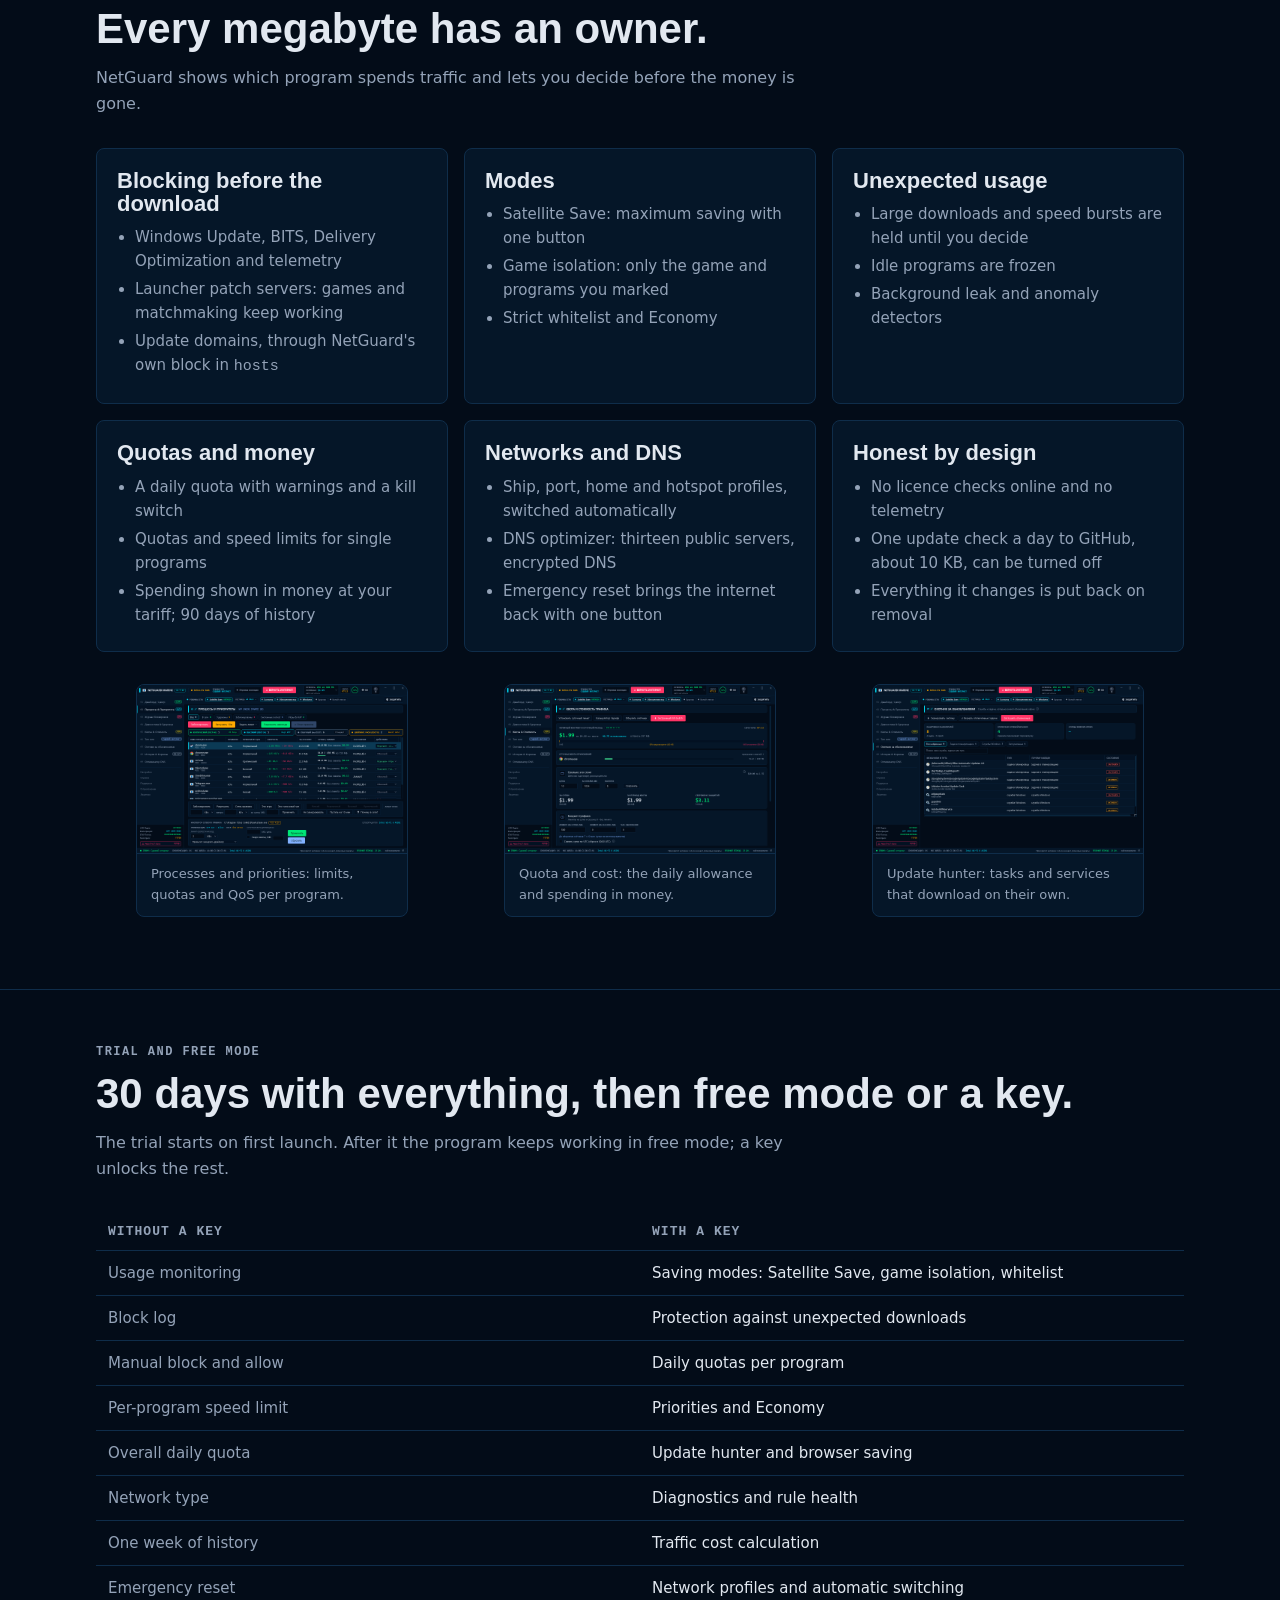
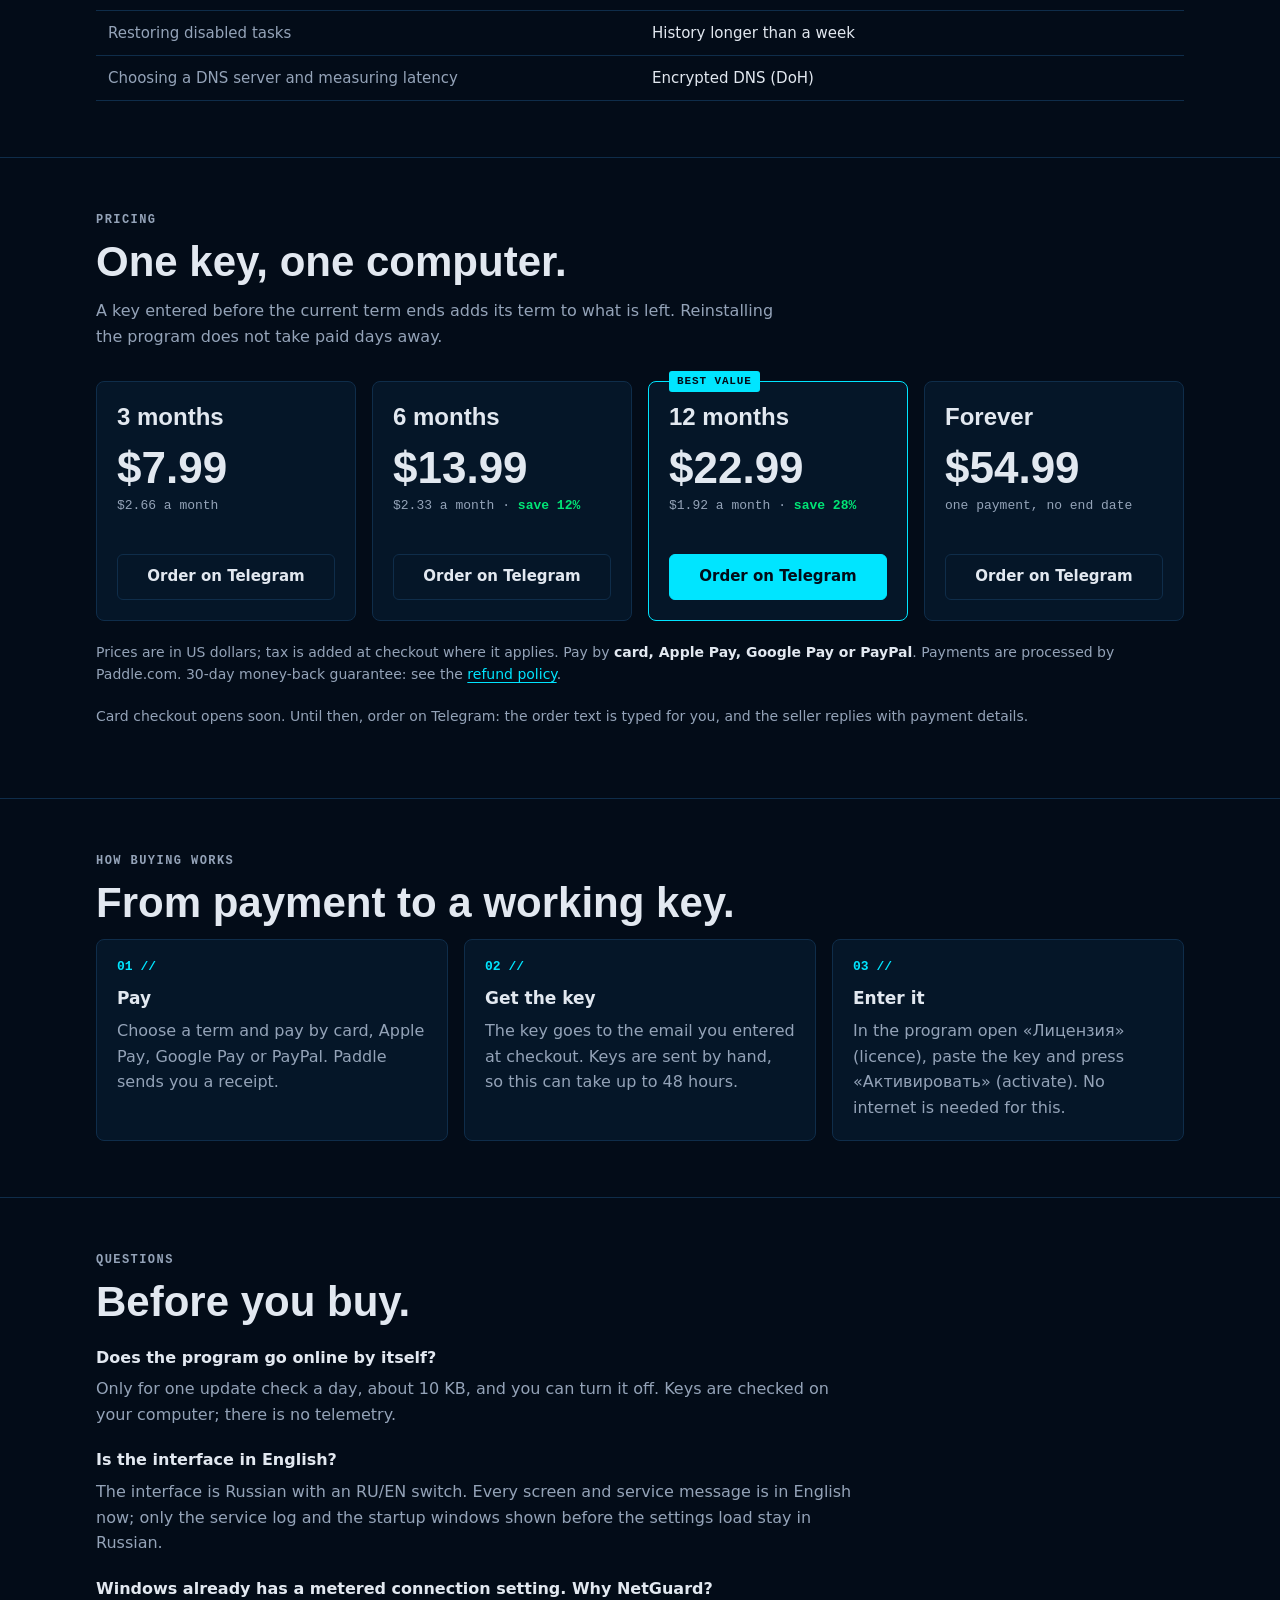
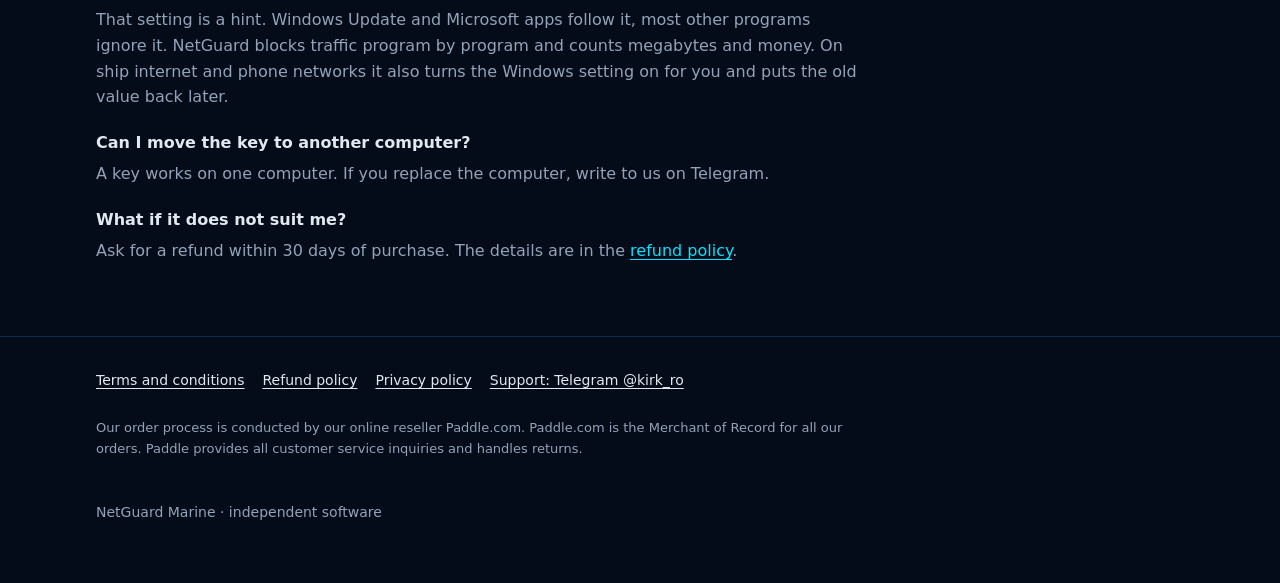
==== commit bd26d78d: "NetGuard 1.7.25: сайт, README и снимки; вопрос о лимитном подключении Windows Co-Authored-By: Claude" ====
--- a/docs/index.html
+++ b/docs/index.html
@@ -215,6 +215,8 @@
       <dd>Only for one update check a day, about 10 KB, and you can turn it off. Keys are checked on your computer; there is no telemetry.</dd>
       <dt>Is the interface in English?</dt>
       <dd>The interface is Russian with an RU/EN switch. Every screen and service message is in English now; only the service log and the startup windows shown before the settings load stay in Russian.</dd>
+      <dt>Windows already has a metered connection setting. Why NetGuard?</dt>
+      <dd>That setting is a hint. Windows Update and Microsoft apps follow it, most other programs ignore it. NetGuard blocks traffic program by program and counts megabytes and money. On ship internet and phone networks it also turns the Windows setting on for you and puts the old value back later.</dd>
       <dt>Can I move the key to another computer?</dt>
       <dd>A key works on one computer. If you replace the computer, write to us on Telegram.</dd>
       <dt>What if it does not suit me?</dt>
